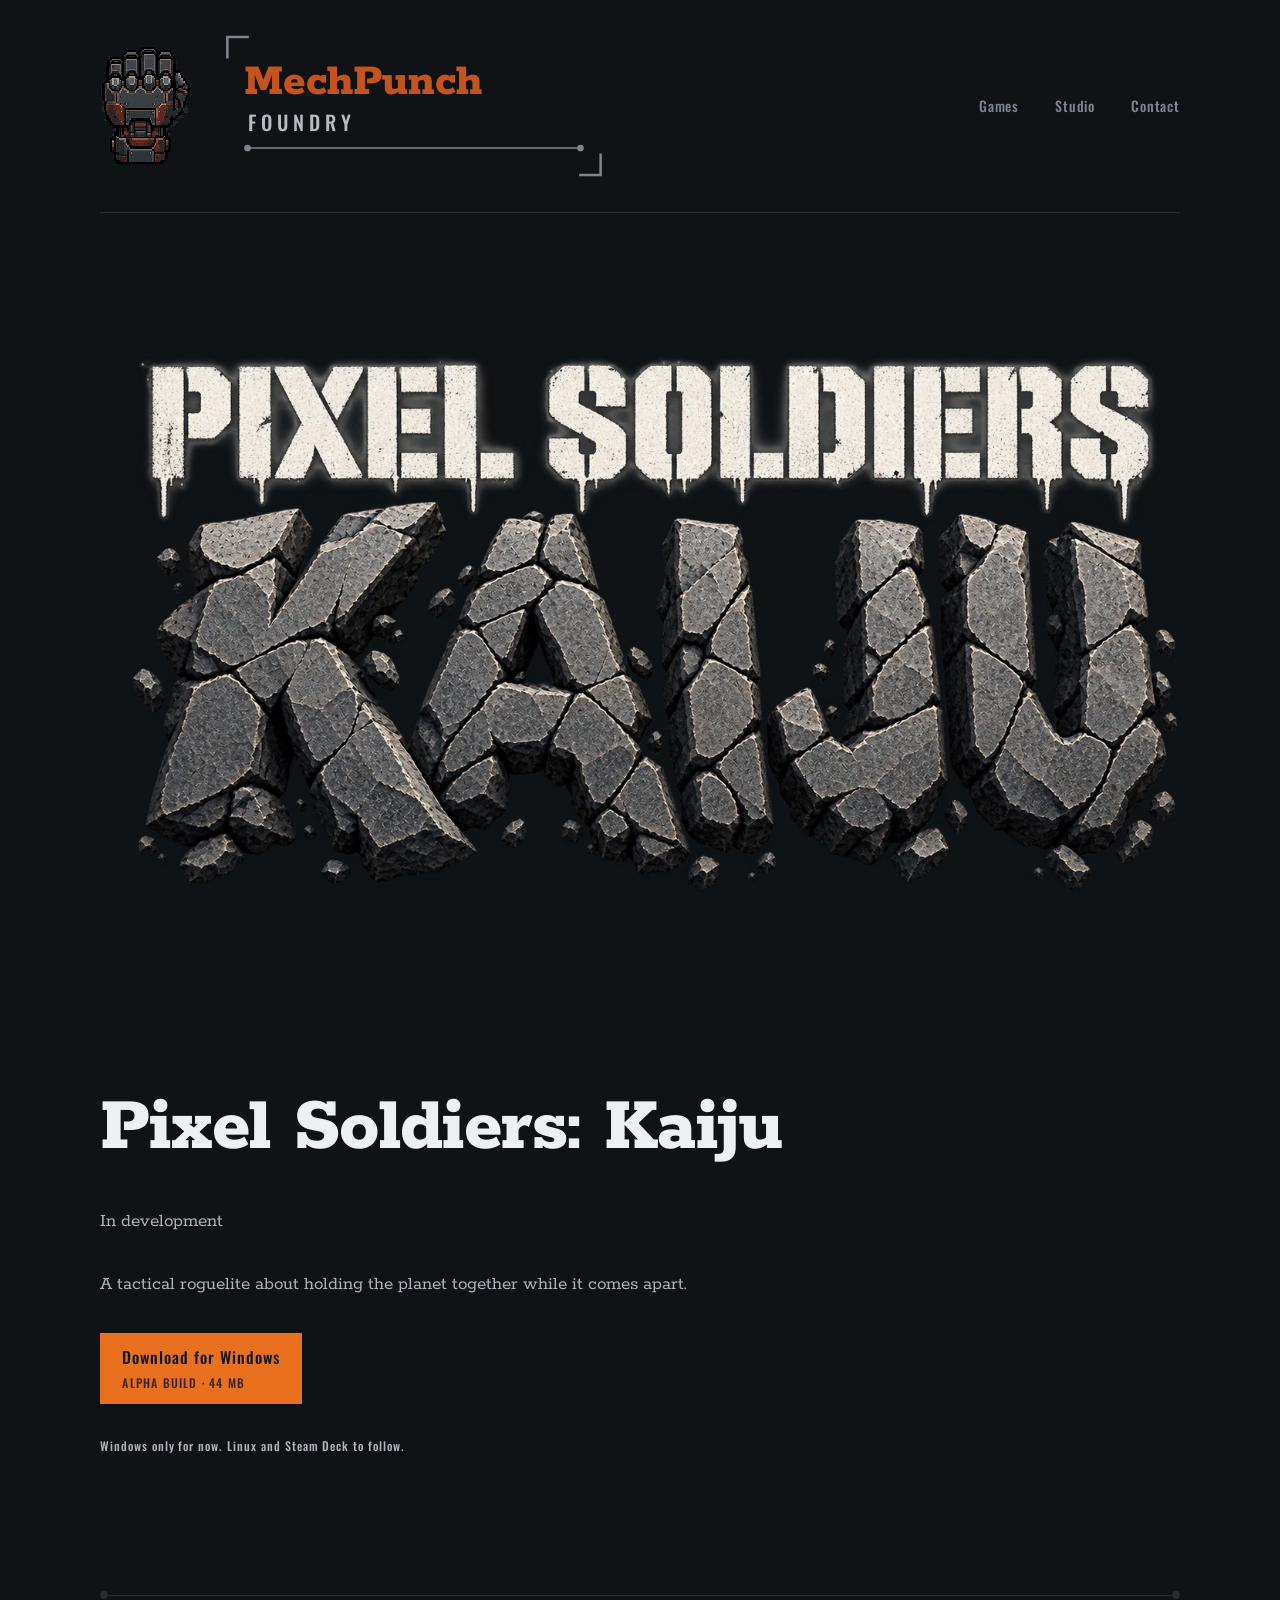
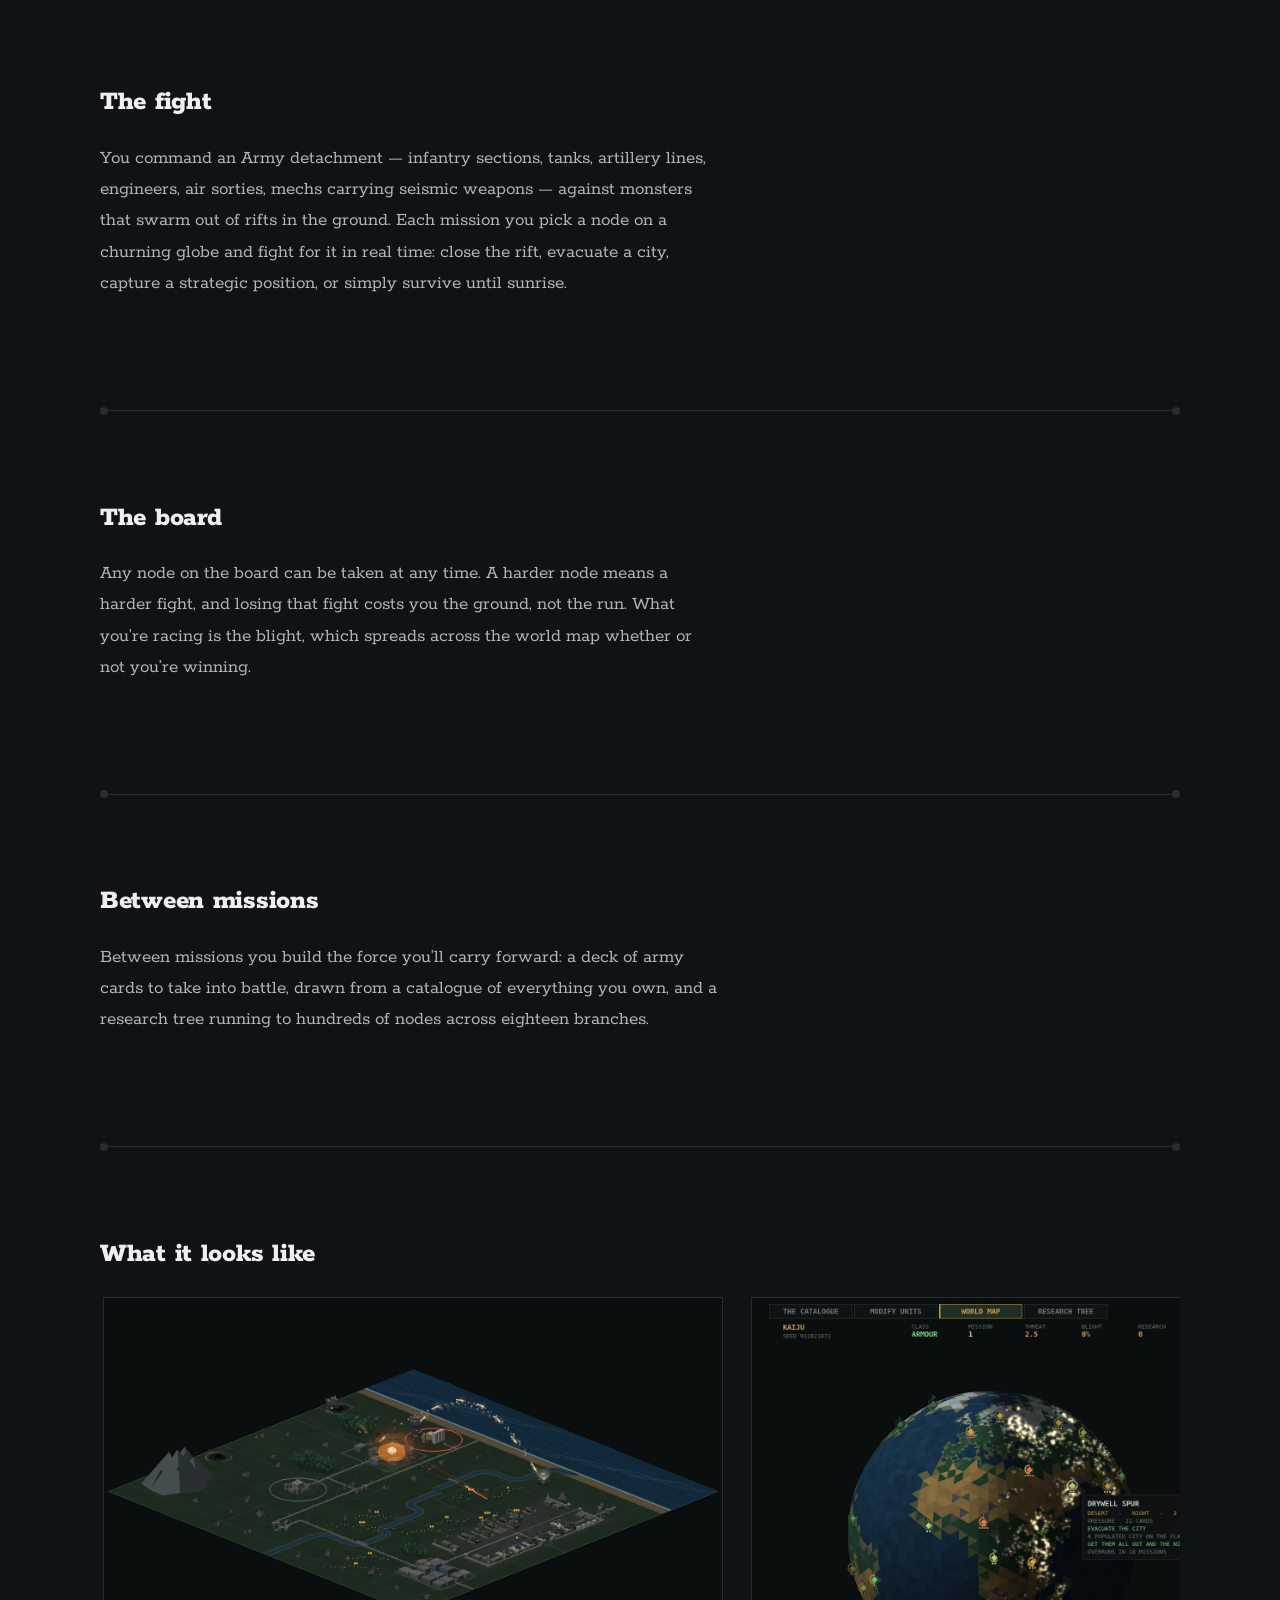
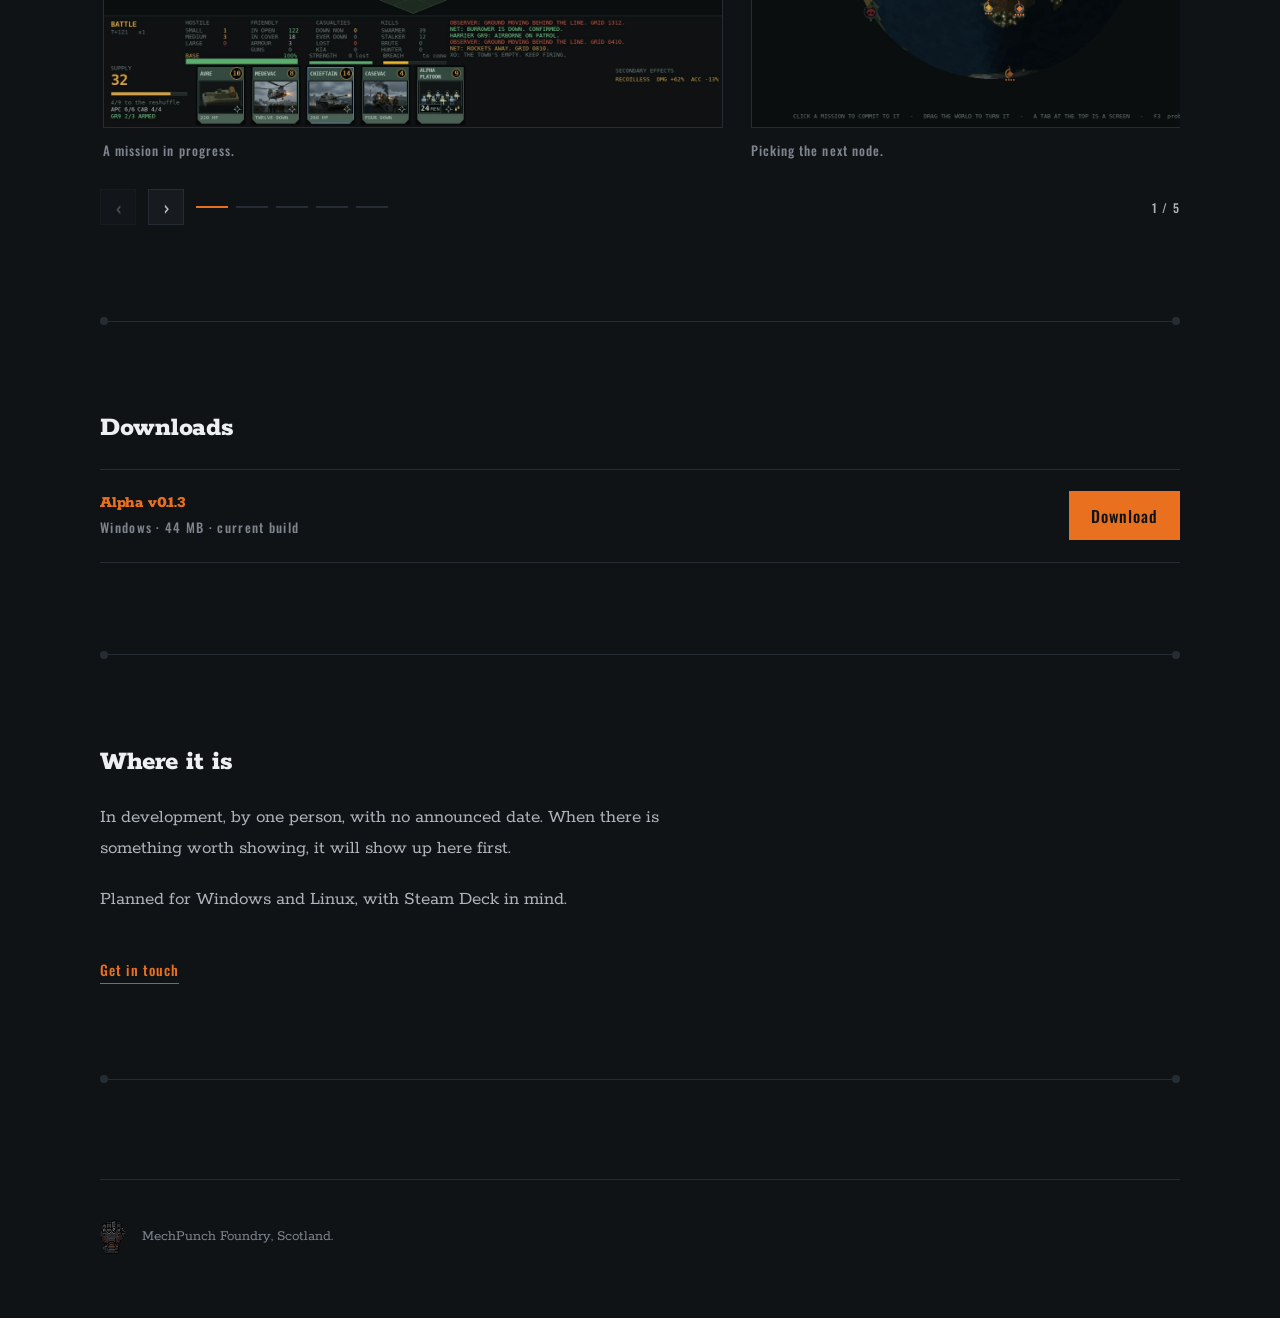
==== pixelsoldiers/index.html @ 96aae272 "Add screenshots, a filmstrip gallery, and the alpha download Five in-game screenshots, cropped free " ====
<!doctype html>
<html lang="en-GB">
<head>
<meta charset="utf-8">
<meta name="viewport" content="width=device-width, initial-scale=1">
<title>Pixel Soldiers: Kaiju — MechPunch Foundry</title>
<meta name="description" content="A tactical roguelite about holding the planet together while it comes apart. Command an Army detachment against monsters swarming out of rifts in the ground. In development at MechPunch Foundry.">
<meta name="theme-color" content="#101316">

<!-- Deliberately kept out of search results so the homepage stays the way in.
     Crawling is allowed (robots.txt does not block this path) because a
     disallowed page can never be read, and this tag would never be seen. -->
<meta name="robots" content="noindex, follow">

<meta property="og:type" content="website">
<meta property="og:site_name" content="MechPunch Foundry">
<meta property="og:title" content="Pixel Soldiers: Kaiju">
<meta property="og:description" content="A tactical roguelite about holding the planet together while it comes apart.">
<meta property="og:url" content="https://www.mechpunch.com/pixelsoldiers/">
<meta property="og:image" content="https://www.mechpunch.com/assets/og-pixelsoldiers.jpg">
<meta property="og:image:width" content="1200">
<meta property="og:image:height" content="630">
<meta property="og:image:alt" content="A Pixel Soldiers: Kaiju mission in progress: a rift burning in the middle of an isometric map, with units holding the ground around it.">
<meta name="twitter:card" content="summary_large_image">
<link rel="canonical" href="https://www.mechpunch.com/pixelsoldiers/">

<link rel="preload" href="../assets/fonts/rokkitt-var.woff2" as="font" type="font/woff2" crossorigin>
<link rel="preload" href="../assets/fonts/oswald-500.woff2" as="font" type="font/woff2" crossorigin>
<link rel="stylesheet" href="../assets/fonts.css">
<link rel="icon" href="../assets/favicon.ico" sizes="any">
<link rel="icon" href="../assets/fist-128.png" type="image/png">
<link rel="apple-touch-icon" href="../assets/apple-touch-icon.png">
<link rel="stylesheet" href="../assets/site.css">
</head>

<body>

<main id="site" class="on">
  <div class="wrap">

    <header class="masthead">
      <a class="mark" href="/" aria-label="MechPunch Foundry — home"></a>
      <div class="lockup">
        <svg viewBox="36 34 452 176" xmlns="http://www.w3.org/2000/svg" role="img" aria-label="MechPunch Foundry">
          <path d="M40 64 L40 40 L64 40" fill="none" stroke="#7E858F" stroke-width="3" stroke-linecap="square"/>
          <path d="M484 180 L484 204 L460 204" fill="none" stroke="#7E858F" stroke-width="3" stroke-linecap="square"/>
          <text x="60" y="108" font-family="'Rokkitt', serif" font-weight="800" font-size="56" fill="#C4531D">MechPunch</text>
          <text x="64" y="152" font-family="'Oswald', sans-serif" font-weight="500" font-size="24" letter-spacing="6" fill="#B7BBC2">FOUNDRY</text>
          <line x1="64" y1="172" x2="460" y2="172" stroke="#7E858F" stroke-width="2"/>
          <circle cx="64" cy="172" r="4" fill="#7E858F"/>
          <circle cx="460" cy="172" r="4" fill="#7E858F"/>
        </svg>
      </div>
      <nav class="nav" aria-label="Primary">
        <a href="/#games">Games</a>
        <a href="/#studio">Studio</a>
        <a href="/#contact">Contact</a>
      </nav>
    </header>

    <figure class="hero">
      <img src="../assets/pixel-soldiers-kaiju.webp"
           srcset="../assets/pixel-soldiers-kaiju-700.webp 700w, ../assets/pixel-soldiers-kaiju.webp 1400w"
           sizes="(max-width: 1080px) 100vw, 1080px"
           width="1400" height="943"
           alt="Pixel Soldiers: Kaiju — the title in stencilled type above letters carved from cracked stone.">
    </figure>

    <section class="lede">
      <h1>Pixel Soldiers: Kaiju</h1>
      <p class="meta">In development</p>
      <p>A tactical roguelite about holding the planet together while it comes apart.</p>

      <div class="dl-block">
        <a class="dl" href="https://github.com/mechpunchfoundry/PixelSoldiers-Release/releases/latest/download/PixelSoldiersKaiju.exe">
          <span class="dl-label">Download for Windows</span>
          <span class="dl-meta">ALPHA BUILD &middot; 44&nbsp;MB</span>
        </a>
        <p class="dl-note">Windows only for now. Linux and Steam Deck to follow.</p>
      </div>
    </section>

    <div class="rivet" aria-hidden="true"><span></span></div>

    <section class="section">
      <h2>The fight</h2>
      <p>You command an Army detachment &mdash; infantry sections, tanks, artillery lines, engineers, air sorties, mechs carrying seismic weapons &mdash; against monsters that swarm out of rifts in the ground. Each mission you pick a node on a churning globe and fight for it in real time: close the rift, evacuate a city, capture a strategic position, or simply survive until sunrise.</p>
    </section>

    <div class="rivet" aria-hidden="true"><span></span></div>

    <section class="section">
      <h2>The board</h2>
      <p>Any node on the board can be taken at any time. A harder node means a harder fight, and losing that fight costs you the ground, not the run. What you&rsquo;re racing is the blight, which spreads across the world map whether or not you&rsquo;re winning.</p>
    </section>

    <div class="rivet" aria-hidden="true"><span></span></div>

    <section class="section">
      <h2>Between missions</h2>
      <p>Between missions you build the force you&rsquo;ll carry forward: a deck of army cards to take into battle, drawn from a catalogue of everything you own, and a research tree running to hundreds of nodes across eighteen branches.</p>
    </section>

    <div class="rivet" aria-hidden="true"><span></span></div>

    <section class="section">
      <h2>What it looks like</h2>
      <div class="shots" role="group" aria-roledescription="carousel" aria-label="Screenshots">
        <ul class="shots-track" id="shots-track" tabindex="0" role="list"
            aria-label="Screenshots — scroll sideways">
          <li>
          <figure>
            <img src="../assets/shot-action.webp"
                 srcset="../assets/shot-action-720.webp 720w, ../assets/shot-action.webp 1440w"
                 sizes="(max-width: 1080px) 100vw, 1080px"
                 width="1440" height="1000" loading="lazy" decoding="async"
                 alt="A mission in progress: an isometric map with a rift burning in the centre, units spread across fields and a town, and the battle readout along the bottom.">
            <figcaption>A mission in progress.</figcaption>
          </figure>
          </li>
          <li>
          <figure>
            <img src="../assets/shot-world.webp"
                 srcset="../assets/shot-world-720.webp 720w, ../assets/shot-world.webp 1440w"
                 sizes="(max-width: 1080px) 100vw, 1080px"
                 width="1440" height="1000" loading="lazy" decoding="async"
                 alt="The world map: a globe covered in mission nodes, with one selected showing its terrain, difficulty and objective, and the current deck listed alongside.">
            <figcaption>Picking the next node.</figcaption>
          </figure>
          </li>
          <li>
          <figure>
            <img src="../assets/shot-packopening.webp"
                 srcset="../assets/shot-packopening-720.webp 720w, ../assets/shot-packopening.webp 1440w"
                 sizes="(max-width: 1080px) 100vw, 1080px"
                 width="1440" height="1000" loading="lazy" decoding="async"
                 alt="A pack of army cards opened over the catalogue screen: a platoon, a section, a howitzer and an effect card laid out face up.">
            <figcaption>Opening a pack of army cards.</figcaption>
          </figure>
          </li>
          <li>
          <figure>
            <img src="../assets/shot-techtree.webp"
                 srcset="../assets/shot-techtree-720.webp 720w, ../assets/shot-techtree.webp 1440w"
                 sizes="(max-width: 1080px) 100vw, 1080px"
                 width="1440" height="1000" loading="lazy" decoding="async"
                 alt="The armour branch of the research tree, its ranks connected in columns, with one plate hovered to show what it does.">
            <figcaption>One branch of the research tree.</figcaption>
          </figure>
          </li>
          <li>
          <figure>
            <img src="../assets/shot-splash.webp"
                 srcset="../assets/shot-splash-720.webp 720w, ../assets/shot-splash.webp 1440w"
                 sizes="(max-width: 1080px) 100vw, 1080px"
                 width="1440" height="1000" loading="lazy" decoding="async"
                 alt="The title screen: the Pixel Soldiers: Kaiju logo over a ruined city, above the new game, continue and load options.">
            <figcaption>The title screen.</figcaption>
          </figure>
          </li>
        </ul>

        <!-- Unhidden by the script at the foot of the page. Without it the
             track still scrolls, so there is nothing here to leave broken. -->
        <div class="shots-bar" id="shots-bar" hidden>
          <button type="button" class="shots-nav" data-dir="-1" aria-label="Previous screenshot">&lsaquo;</button>
          <button type="button" class="shots-nav" data-dir="1" aria-label="Next screenshot">&rsaquo;</button>
          <ol class="shots-dots">
            <li><button type="button" data-go="1" aria-label="Screenshot 1: A mission in progress"></button></li>
            <li><button type="button" data-go="2" aria-label="Screenshot 2: Picking the next node"></button></li>
            <li><button type="button" data-go="3" aria-label="Screenshot 3: Opening a pack of army cards"></button></li>
            <li><button type="button" data-go="4" aria-label="Screenshot 4: One branch of the research tree"></button></li>
            <li><button type="button" data-go="5" aria-label="Screenshot 5: The title screen"></button></li>
          </ol>
          <p class="shots-count" aria-hidden="true"><span id="shots-at">1</span> / 5</p>
        </div>
      </div>
    </section>

    <div class="rivet" aria-hidden="true"><span></span></div>

    <section class="section" id="downloads">
      <h2>Downloads</h2>
      <ul class="builds">
        <!-- Newest first. Older and prototype builds are appended below as
             further <li class="build"> rows - same markup minus .build-now,
             which is what makes this one the loud one. Pin superseded builds
             to their own tag rather than /latest/, or they all point at the
             same file:
             .../releases/download/v0.1.2/PixelSoldiersKaiju.exe -->
        <li class="build build-now">
          <div class="build-id">
            <h3>Alpha v0.1.3</h3>
            <p class="meta">Windows &middot; 44&nbsp;MB &middot; current build</p>
          </div>
          <a class="dl" href="https://github.com/mechpunchfoundry/PixelSoldiers-Release/releases/latest/download/PixelSoldiersKaiju.exe">
            <span class="dl-label">Download</span>
          </a>
        </li>
      </ul>
    </section>

    <div class="rivet" aria-hidden="true"><span></span></div>

    <section class="section">
      <h2>Where it is</h2>
      <p>In development, by one person, with no announced date. When there is something worth showing, it will show up here first.</p>
      <p class="meta">Planned for Windows and Linux, with Steam Deck in mind.</p>
      <a class="go" href="/#contact">Get in touch</a>
    </section>

    <div class="rivet" aria-hidden="true"><span></span></div>

    <footer class="foot">
      <div class="mark" role="img" aria-label=""></div>
      <div>MechPunch Foundry, Scotland.</div>
    </footer>

  </div>
</main>

<!-- Filmstrip controls. A classic script, not a module, and inline: an
     external module gets an opaque origin over file:// and is blocked, the
     same trap the homepage sting avoids. Everything here is an enhancement
     over a track that already scrolls on its own. -->
<script>
(function () {
  var track = document.getElementById('shots-track');
  var bar   = document.getElementById('shots-bar');
  if (!track || !bar) return;

  var slides = Array.prototype.slice.call(track.children);
  var dots   = Array.prototype.slice.call(bar.querySelectorAll('[data-go]'));
  var navs   = Array.prototype.slice.call(bar.querySelectorAll('[data-dir]'));
  var at     = document.getElementById('shots-at');
  var i      = 0;

  bar.hidden = false;

  function show(n) {
    i = n;
    dots.forEach(function (d, k) { d.setAttribute('aria-current', k === n ? 'true' : 'false'); });
    if (at) at.textContent = n + 1;
    navs[0].disabled = n === 0;
    navs[1].disabled = n === slides.length - 1;
  }

  function go(n) {
    n = Math.max(0, Math.min(slides.length - 1, n));
    // scrollIntoView would drag the page vertically too; this only moves
    // the track, and inherits its smooth scroll-behavior.
    track.scrollTo({ left: slides[n].offsetLeft - slides[0].offsetLeft });
    show(n);
  }

  navs.forEach(function (b) {
    b.addEventListener('click', function () { go(i + Number(b.dataset.dir)); });
  });
  dots.forEach(function (b) {
    b.addEventListener('click', function () { go(Number(b.dataset.go) - 1); });
  });

  // Follow the track when it is scrolled by hand, rather than assuming the
  // buttons are the only thing that moves it. Nearest-left-edge rather than
  // an IntersectionObserver: with a slide this narrow the next one is always
  // most of the way into view, so "is it visible" picks the wrong slide.
  var tick = 0;
  track.addEventListener('scroll', function () {
    if (tick) return;
    tick = requestAnimationFrame(function () {
      tick = 0;
      var x = track.scrollLeft + slides[0].offsetLeft, best = 0, d = Infinity;
      slides.forEach(function (s, k) {
        var gap = Math.abs(s.offsetLeft - x);
        if (gap < d) { d = gap; best = k; }
      });
      show(best);
    });
  }, { passive: true });

  track.addEventListener('keydown', function (e) {
    if (e.key === 'ArrowRight') { e.preventDefault(); go(i + 1); }
    if (e.key === 'ArrowLeft')  { e.preventDefault(); go(i - 1); }
  });

  show(0);
}());
</script>

</body>
</html>
---- assets/fonts.css ----
/* ============================================================
   Self-hosted webfonts. Latin subset only — the site is English,
   and the cyrillic/vietnamese/latin-ext cuts Google serves are
   dead weight here.

   Rokkitt is a variable font: Google returns one identical file
   for every weight we ask for, so it ships once and covers the
   400/500/700/800 the stylesheet uses.

   Rokkitt and Oswald are both SIL Open Font License 1.1.
   ============================================================ */

@font-face{
  font-family:'Rokkitt';
  font-style:normal;
  font-weight:100 900;
  font-display:swap;
  src:url(fonts/rokkitt-var.woff2) format('woff2');
  unicode-range:U+0000-00FF, U+0131, U+0152-0153, U+02BB-02BC, U+02C6, U+02DA, U+02DC, U+0304, U+0308, U+0329, U+2000-206F, U+20AC, U+2122, U+2191, U+2193, U+2212, U+2215, U+FEFF, U+FFFD;
}

@font-face{
  font-family:'Oswald';
  font-style:normal;
  font-weight:500;
  font-display:swap;
  src:url(fonts/oswald-500.woff2) format('woff2');
  unicode-range:U+0000-00FF, U+0131, U+0152-0153, U+02BB-02BC, U+02C6, U+02DA, U+02DC, U+0304, U+0308, U+0329, U+2000-206F, U+20AC, U+2122, U+2191, U+2193, U+2212, U+2215, U+FEFF, U+FFFD;
}
---- assets/site.css ----
/* ============================================================
   TOKENS
   Palette is brand-derived: rust and gunmetal are locked from the
   wordmark; the darks are cool graphite rather than a tinted black,
   so the ground reads as unlit metal rather than as "dark mode".
   ============================================================ */
:root{
  --rust:        #C4531D;
  --rust-lit:    #E9701F;
  --forge:       #FFB25C;
  --hot:         #FFF3E2;
  --gunmetal:    #B7BBC2;
  --gunmetal-dim:#7E858F;
  --graphite:    #101316;
  --iron:        #171B20;
  --edge:        #262C34;

  --measure: 62ch;
  --gutter: clamp(1.25rem, 4vw, 3rem);
  --rule: 1px solid var(--edge);
}

*,*::before,*::after{ box-sizing:border-box; }

html{ -webkit-text-size-adjust:100%; }

body{
  margin:0;
  background:var(--graphite);
  color:#D7DBE0;
  font-family:'Rokkitt', Georgia, serif;
  font-weight:400;
  font-size:clamp(1.0625rem, 0.98rem + 0.4vw, 1.1875rem);
  line-height:1.65;
  -webkit-font-smoothing:antialiased;
}

a{ color:var(--gunmetal); text-underline-offset:0.22em; text-decoration-thickness:1px; }
a:hover{ color:var(--rust-lit); }
a:focus-visible, button:focus-visible{
  outline:2px solid var(--rust-lit);
  outline-offset:3px;
}

h1,h2,h3{ font-weight:800; line-height:1.12; letter-spacing:-0.01em; margin:0; color:#EDEFF2; }

/* ============================================================
   STING LAYER
   ============================================================ */
#sting{
  position:fixed; inset:0; z-index:100;
  background:
    radial-gradient(120% 90% at 50% 78%, #1a1f25 0%, #0d1013 58%, #08090b 100%);
  display:block;
}
#sting[hidden]{ display:none; }

#forge{
  position:absolute; inset:0;
  width:100%; height:100%;
  display:block;
  will-change:transform, filter;
}

#flash{
  position:absolute; inset:0;
  background:#fff;
  opacity:0;
  pointer-events:none;
  mix-blend-mode:screen;
}

#wordmark-layer{
  position:absolute;
  left:50%; top:50%;
  transform:translate(-50%, -50%) translateY(calc(-1 * clamp(150px, 27vh, 250px)));
  width:min(460px, 58vw);
  opacity:0;
  pointer-events:none;
}
#wordmark-layer svg{ display:block; width:100%; height:auto; }

#prompt{
  position:absolute;
  left:50%; bottom:clamp(48px, 11vh, 108px);
  transform:translateX(-50%);
  opacity:0;
  border:0; background:none; padding:0.6em 1.2em;
  color:var(--gunmetal);
  font-family:'Oswald', system-ui, sans-serif;
  font-weight:500;
  font-size:0.8125rem;
  letter-spacing:0.22em;
  cursor:pointer;
}

/* ============================================================
   SITE
   ============================================================ */
#site{
  opacity:0;
  transition:opacity .8s ease;
}
#site.on{ opacity:1; }

.wrap{
  width:min(1080px, 100% - (var(--gutter) * 2));
  margin-inline:auto;
}

/* --- masthead --- */
.masthead{
  display:flex; align-items:center; gap:clamp(1rem,3vw,2rem);
  padding-block:clamp(1.25rem, 3vw, 2rem);
  border-bottom:var(--rule);
}
.mark{
  width:clamp(64px, 8vw, 92px); aspect-ratio:431/560; height:auto;
  background:url('fist-128.png') center/contain no-repeat;
  flex:none;
  image-rendering:pixelated;
}
.masthead .lockup{ width:min(380px, 44vw); }
.masthead .lockup svg{ display:block; width:100%; height:auto; }

.nav{
  margin-left:auto;
  display:flex; gap:clamp(1rem, 3vw, 2.25rem);
  font-family:'Oswald', system-ui, sans-serif;
  font-size:0.875rem;
  letter-spacing:0.06em;
}
.nav a{ text-decoration:none; color:var(--gunmetal-dim); }
.nav a:hover{ color:var(--rust-lit); }

/* --- lede --- */
.lede{
  padding-block:clamp(3.5rem, 11vw, 7rem) clamp(2.5rem, 8vw, 5rem);
}
.lede h1{
  font-size:clamp(2.6rem, 1.5rem + 5.5vw, 5rem);
  text-wrap:balance;
  max-width:18ch;
}
.lede p{
  max-width:var(--measure);
  margin:clamp(1.25rem, 3vw, 2rem) 0 0;
  color:#AEB4BC;
}

/* --- rivet rule: the wordmark's own device, reused as a section boundary --- */
.rivet{
  display:flex; align-items:center; gap:0;
  margin-block:clamp(2rem, 6vw, 3.5rem);
}
.rivet::before, .rivet::after{
  content:''; width:8px; height:8px; border-radius:50%;
  background:var(--edge); flex:none;
}
.rivet span{ flex:1; height:1px; background:var(--edge); }

/* --- sections --- */
.section{ padding-block:clamp(1rem, 3vw, 2rem); }
.section h2{
  font-size:clamp(1.35rem, 1.1rem + 0.9vw, 1.75rem);
  margin-bottom:clamp(1rem, 2.5vw, 1.5rem);
}
.section p{ max-width:var(--measure); color:#AEB4BC; }
.section p + p{ margin-top:1em; }

/* --- game plate: corner brackets, lifted from the wordmark --- */
.plate{
  position:relative;
  padding:clamp(1.5rem, 4vw, 2.5rem);
  background:var(--iron);
  max-width:44rem;
}
.plate::before, .plate::after{
  content:''; position:absolute;
  width:22px; height:22px;
  border:2px solid var(--gunmetal-dim);
}
.plate::before{ left:10px; top:10px; border-right:0; border-bottom:0; }
.plate::after{ right:10px; bottom:10px; border-left:0; border-top:0; }

.plate h3{
  font-size:clamp(1.25rem, 1.05rem + 0.7vw, 1.5rem);
  color:var(--rust-lit);
}
.plate .meta{
  font-family:'Oswald', system-ui, sans-serif;
  font-size:0.8125rem;
  letter-spacing:0.1em;
  color:var(--gunmetal-dim);
  margin:0.5rem 0 1rem;
}
.plate p{ margin:0; }

/* The games plate carries a screenshot alongside the copy on anything wide
   enough for two columns. Padding is floored at 2rem so the corner bracket,
   which sits 10-32px in, never lands on the image when the two stack. */
.plate-game{
  max-width:60rem;
  padding:clamp(2rem, 4vw, 2.5rem);
  display:grid;
  gap:clamp(1.5rem, 3vw, 2rem);
  align-items:center;
}
.plate-body p{ max-width:var(--measure); }
.plate-shot{ display:block; line-height:0; }
.plate-shot img{
  display:block; width:100%; height:auto;
  border:var(--rule);
  background:var(--graphite);
  transition:border-color .2s ease;
}
.plate-shot:hover img{ border-color:var(--gunmetal-dim); }

@media (min-width: 46rem){
  .plate-game{ grid-template-columns:minmax(0, 1fr) minmax(0, 22rem); }
}
.go{
  display:inline-block;
  margin-top:1.5rem;
  font-family:'Oswald', system-ui, sans-serif;
  font-size:0.875rem;
  letter-spacing:0.08em;
  color:var(--rust-lit);
  text-decoration:none;
  border-bottom:1px solid var(--rust);
  padding-bottom:2px;
}
.go:hover{ color:var(--forge); border-color:var(--forge); }

/* --- download button --------------------------------------------------
   Solid --rust-lit with --graphite type. The obvious choice, --hot on
   --rust, measures 4.17:1 and misses the 4.5:1 AA floor for text this
   size; this pairing is 6.04:1, and 10.45:1 on the --forge hover.
   ------------------------------------------------------------------- */
.dl{
  display:inline-flex;
  flex-direction:column;
  gap:0.15rem;
  padding:0.7rem 1.4rem;
  background:var(--rust-lit);
  color:var(--graphite);
  text-decoration:none;
  font-family:'Oswald', system-ui, sans-serif;
  transition:background .15s ease, transform .15s ease;
}
.dl:hover{ background:var(--forge); color:var(--graphite); }
.dl:active{ transform:translateY(1px); }
.dl .dl-label{
  font-size:1rem;
  letter-spacing:0.06em;
}
.dl .dl-meta{
  font-size:0.75rem;
  letter-spacing:0.1em;
  /* Same ink, stepped back: a lighter tone here would drop under AA. */
  opacity:0.8;
}

/* Sits under the lede on the game page and inside the plate on the
   homepage, so it carries its own top margin rather than relying on
   whatever it happens to follow. */
.dl-block{ margin-top:clamp(1.5rem, 3vw, 2rem); }
.dl-note{
  font-family:'Oswald', system-ui, sans-serif;
  font-size:0.75rem;
  letter-spacing:0.08em;
  color:var(--gunmetal-dim);
  margin:0.75rem 0 0;
}

/* --- builds list ------------------------------------------------------
   One row per build. Older and prototype builds get appended here as
   further <li class="build">; the markup is the same minus .build-now.
   ------------------------------------------------------------------- */
.builds{ list-style:none; margin:0; padding:0; }
.build{
  display:flex; flex-wrap:wrap; align-items:center;
  gap:1rem 1.5rem;
  padding:clamp(1rem, 2.5vw, 1.35rem) 0;
  border-top:var(--rule);
}
.build:last-child{ border-bottom:var(--rule); }
.build-id{ flex:1 1 16rem; }
.build-id h3{
  font-size:1.0625rem;
  margin:0;
  color:var(--gunmetal);
}
.build-now .build-id h3{ color:var(--rust-lit); }
.build-id .meta{
  font-family:'Oswald', system-ui, sans-serif;
  font-size:0.8125rem;
  letter-spacing:0.1em;
  color:var(--gunmetal-dim);
  margin:0.35rem 0 0;
}
.build .dl{ margin-left:auto; }
/* Superseded builds are still downloadable, just not the shout. */
.build:not(.build-now) .dl{
  background:transparent;
  color:var(--rust-lit);
  border:1px solid var(--rust);
  padding:0.55rem 1.1rem;
}
.build:not(.build-now) .dl:hover{
  background:transparent;
  color:var(--forge);
  border-color:var(--forge);
}

/* --- contact --- */
.contact ul{ list-style:none; margin:0; padding:0; }
.contact li{ margin-bottom:0.5rem; }
.contact .label{
  font-family:'Oswald', system-ui, sans-serif;
  font-size:0.8125rem;
  letter-spacing:0.1em;
  color:var(--gunmetal-dim);
  display:inline-block;
  min-width:7.5rem;
}

/* --- footer --- */
.foot{
  border-top:var(--rule);
  margin-top:clamp(3rem, 9vw, 6rem);
  padding-block:clamp(1.5rem, 4vw, 2.5rem) clamp(2.5rem, 6vw, 4rem);
  display:flex; align-items:center; gap:1rem;
  color:var(--gunmetal-dim);
  font-size:0.9375rem;
}
.foot .mark{ width:26px; height:34px; aspect-ratio:auto; opacity:0.55; }

/* --- hero image (game pages) --- */
.hero{
  /* The title art is transparent PNG-style WebP: let the page ground show
     through it rather than boxing it on a plate. */
  margin:clamp(1rem, 3vw, 2rem) 0 0;
  line-height:0;
}
.hero img{
  display:block; width:100%; height:auto;
}

/* --- screenshot filmstrip (game pages) -------------------------------
   A scroll-snapping horizontal track. It scrolls natively with a trackpad,
   a touch drag or the keyboard, so it works with no JS at all; the arrows
   and dots are added by the small inline script at the foot of the page
   and stay hidden until it runs, rather than sitting there dead.

   Slides are deliberately narrower than the text column. Full-width
   screenshots swamped the copy, and at this size the next one peeks in
   at the right edge, which is what tells you the strip scrolls.

   Shipped at the game's native 1440x1000 with an exact half-scale
   alternate; no image-rendering override, because the browser scales them
   to a non-integer width and `pixelated` would alias the UI text.
   ------------------------------------------------------------------ */
.shots{ --slide: min(78vw, 620px); }

.shots-track{
  list-style:none; margin:0; padding:0;
  display:flex;
  gap:clamp(1rem, 2.5vw, 1.75rem);
  overflow-x:auto;
  scroll-snap-type:x mandatory;
  scroll-behavior:smooth;
  /* Room for the focus ring, which would otherwise be clipped by the
     scroll container on the snapped slide. */
  padding:3px 3px 0.5rem;
  scroll-padding-inline:3px;
  overscroll-behavior-x:contain;
  scrollbar-width:thin;
  scrollbar-color:var(--edge) transparent;
}
.shots-track::-webkit-scrollbar{ height:6px; }
.shots-track::-webkit-scrollbar-thumb{ background:var(--edge); }
.shots-track:focus-visible{ outline:2px solid var(--rust-lit); outline-offset:4px; }

.shots-track > li{
  flex:0 0 var(--slide);
  scroll-snap-align:start;
}
.shots figure{ margin:0; }
.shots img{
  display:block; width:100%; height:auto;
  border:var(--rule);
  background:var(--iron);
}
.shots figcaption{
  font-family:'Oswald', system-ui, sans-serif;
  font-size:0.8125rem;
  letter-spacing:0.08em;
  color:var(--gunmetal-dim);
  margin-top:0.75rem;
}

/* Slides settle as they reach the middle of the track and fall back as they
   leave it. Scroll-driven, so it tracks a drag exactly and costs no script.
   Browsers without view timelines simply get flat, fully-lit slides. */
@supports (animation-timeline: view()){
  @media (prefers-reduced-motion: no-preference){
    @keyframes shot-settle{
      entry 0%, exit 100% { opacity:.45; transform:scale(.94); }
      entry 100%, exit 0% { opacity:1;   transform:scale(1); }
    }
    .shots-track > li{
      animation:shot-settle linear both;
      animation-timeline:view(inline);
      animation-range:entry 0% exit 100%;
    }
  }
}

/* --- filmstrip controls --- */
.shots-bar{
  display:flex; align-items:center; gap:0.75rem;
  margin-top:1rem;
}
.shots-nav{
  flex:none;
  width:2.25rem; height:2.25rem;
  display:grid; place-items:center;
  background:var(--iron);
  border:var(--rule);
  color:var(--gunmetal);
  font-family:'Oswald', system-ui, sans-serif;
  font-size:1.125rem; line-height:1;
  cursor:pointer;
  transition:color .15s ease, border-color .15s ease;
}
.shots-nav:hover:not(:disabled){ color:var(--rust-lit); border-color:var(--rust); }
.shots-nav:disabled{ opacity:.35; cursor:default; }

.shots-dots{
  list-style:none; margin:0; padding:0;
  display:flex; gap:0.5rem; align-items:center;
}
.shots-dots button{
  display:block;
  width:2rem; height:2px;
  padding:0; border:0;
  background:var(--edge);
  cursor:pointer;
  transition:background .2s ease;
}
.shots-dots button:hover{ background:var(--gunmetal-dim); }
.shots-dots button[aria-current="true"]{ background:var(--rust-lit); }
/* The bar is a shortcut for the scrolling the track already does, so keep
   it out of the tab order's way but leave it reachable and labelled. */
.shots-count{
  margin-left:auto;
  font-family:'Oswald', system-ui, sans-serif;
  font-size:0.75rem; letter-spacing:0.1em;
  color:var(--gunmetal-dim);
}

/* --- narrow screens ---------------------------------------------------
   The masthead has no room for mark + lockup + nav on a phone, and
   squeezing the lockup makes the wordmark illegible. Let the nav drop
   to its own row instead so the lockup keeps a readable size.
   ---------------------------------------------------------------- */
@media (max-width: 34rem){
  .masthead{ flex-wrap:wrap; row-gap:0.9rem; }
  .masthead .lockup{ width:min(300px, 62vw); }
  .nav{
    margin-left:0; width:100%;
    justify-content:flex-start;
    gap:1.5rem;
    padding-top:0.25rem;
    border-top:var(--rule);
  }
}

@media (prefers-reduced-motion: reduce){
  *{ animation-duration:0.001ms !important; transition-duration:0.001ms !important; }
}
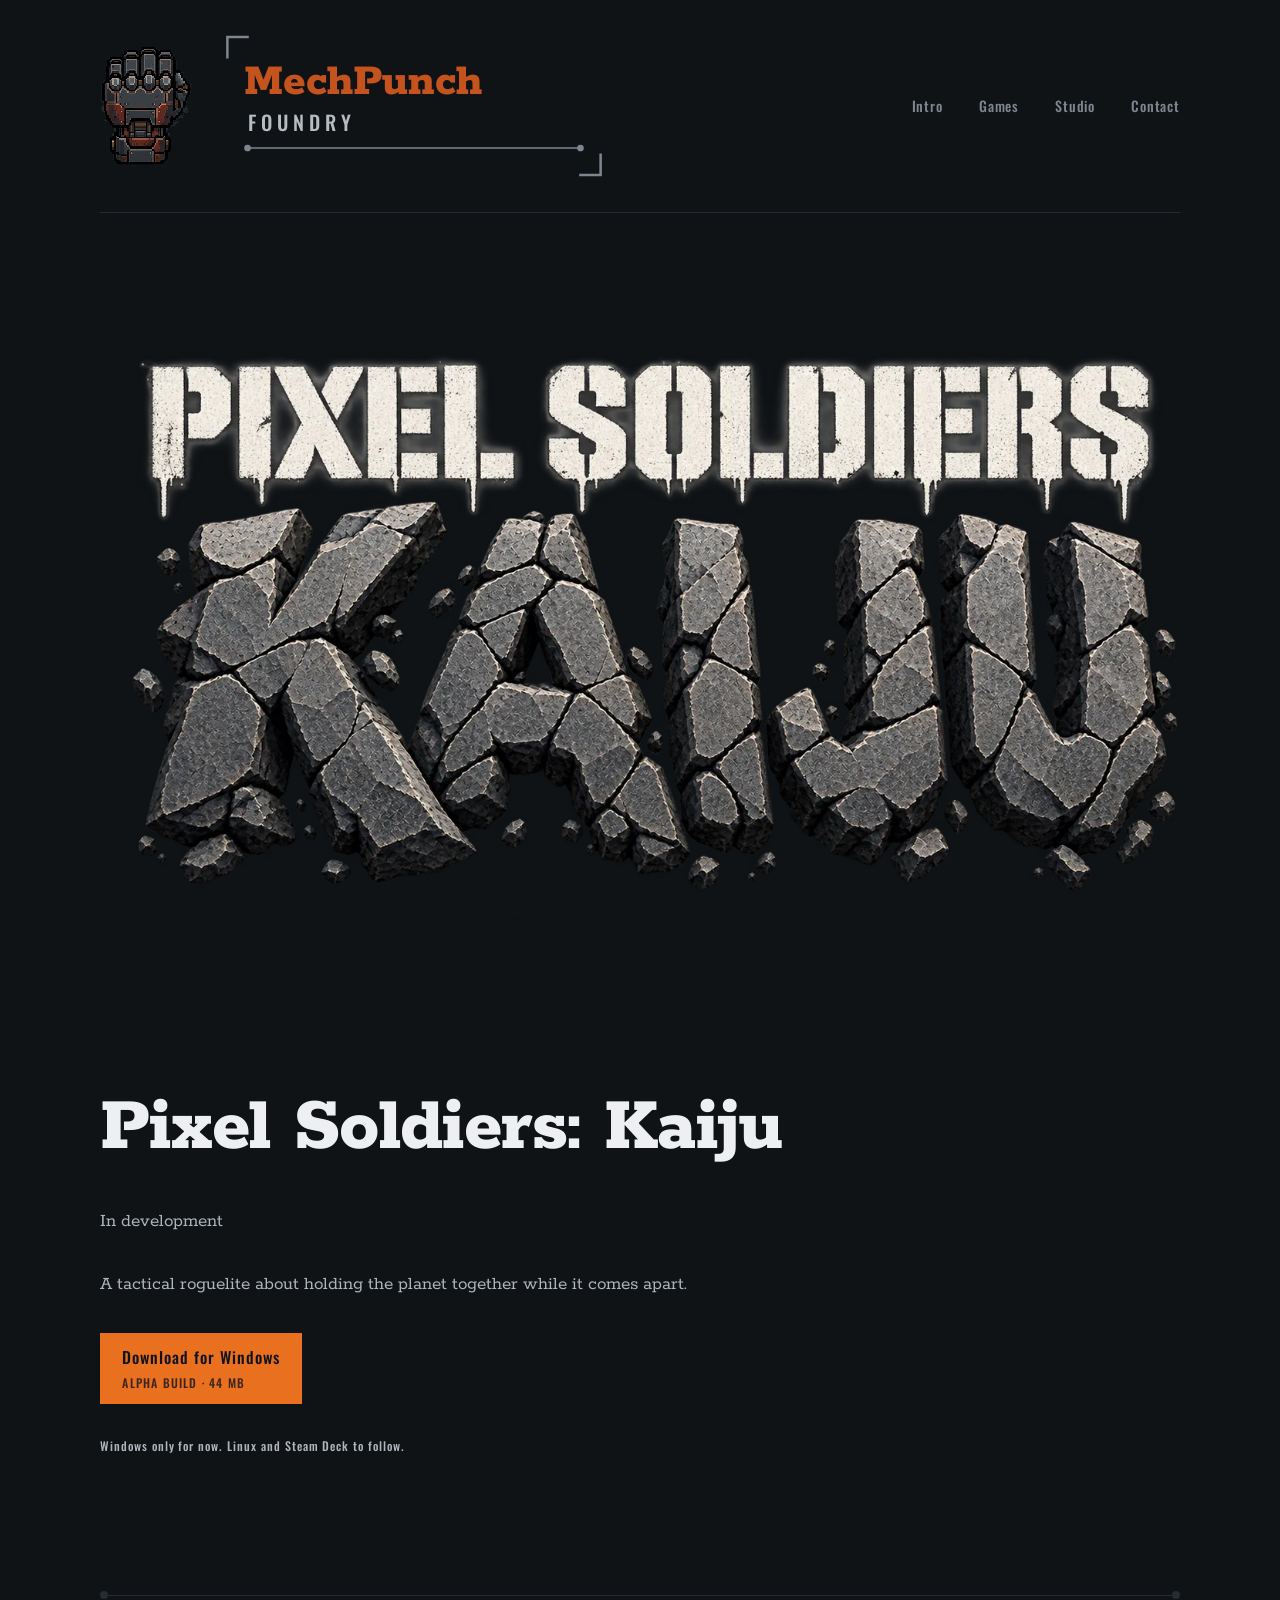
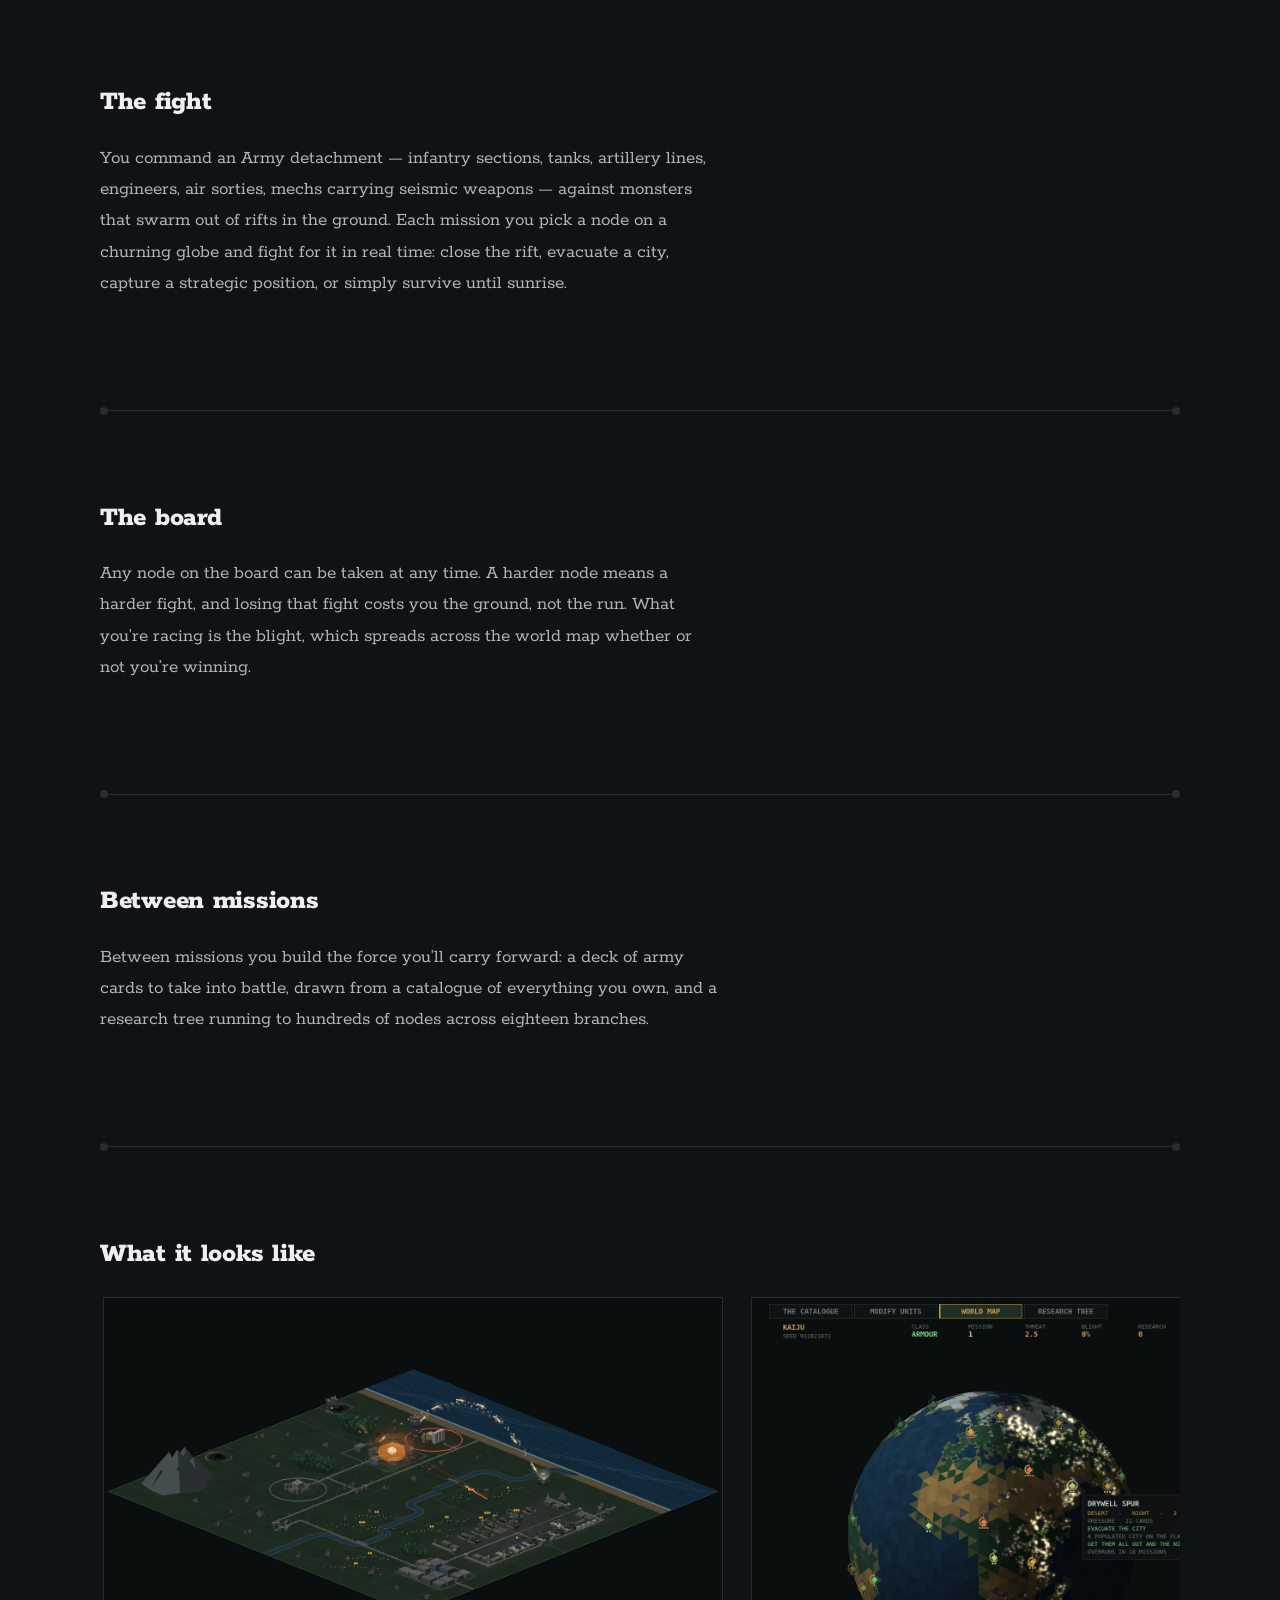
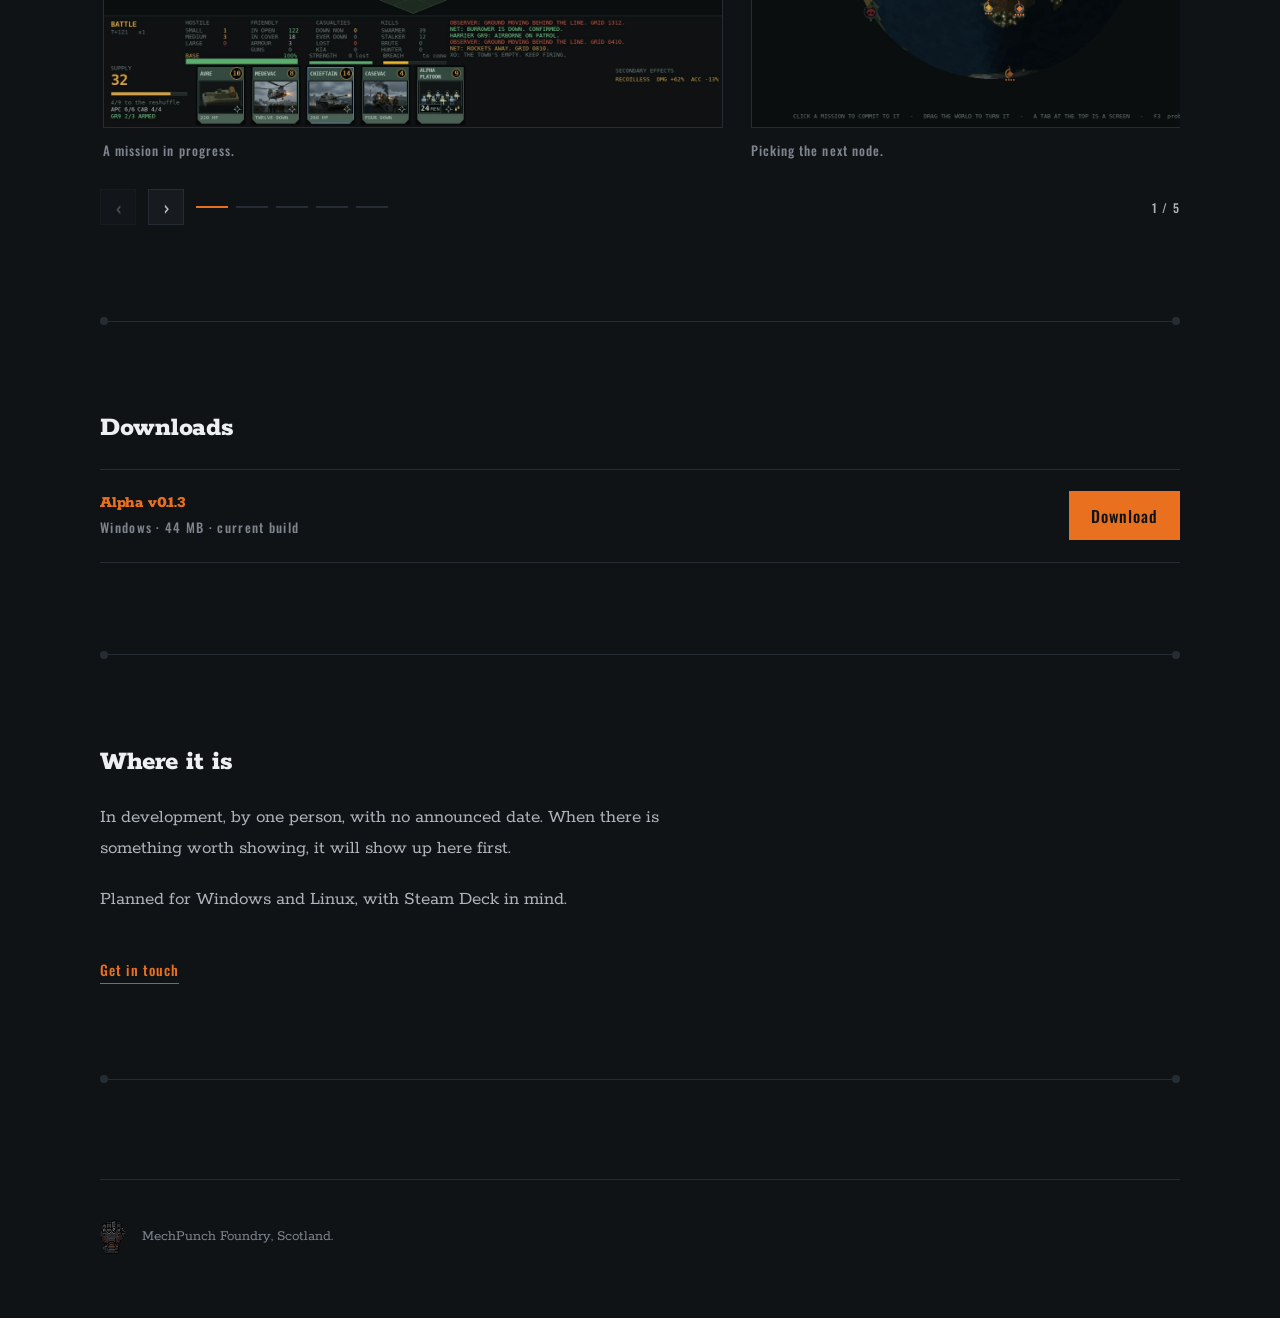
==== commit 85113a3d: "Add an Intro item to the nav to replay the opening sting The sting plays once per tab session, which" ====
--- a/pixelsoldiers/index.html
+++ b/pixelsoldiers/index.html
@@ -52,6 +52,7 @@
         </svg>
       </div>
       <nav class="nav" aria-label="Primary">
+        <a href="/?intro">Intro</a>
         <a href="/#games">Games</a>
         <a href="/#studio">Studio</a>
         <a href="/#contact">Contact</a>
--- a/assets/site.css
+++ b/assets/site.css
@@ -336,6 +336,7 @@
 }
 .foot .mark{ width:26px; height:34px; aspect-ratio:auto; opacity:0.55; }
 
+
 /* --- hero image (game pages) --- */
 .hero{
   /* The title art is transparent PNG-style WebP: let the page ground show
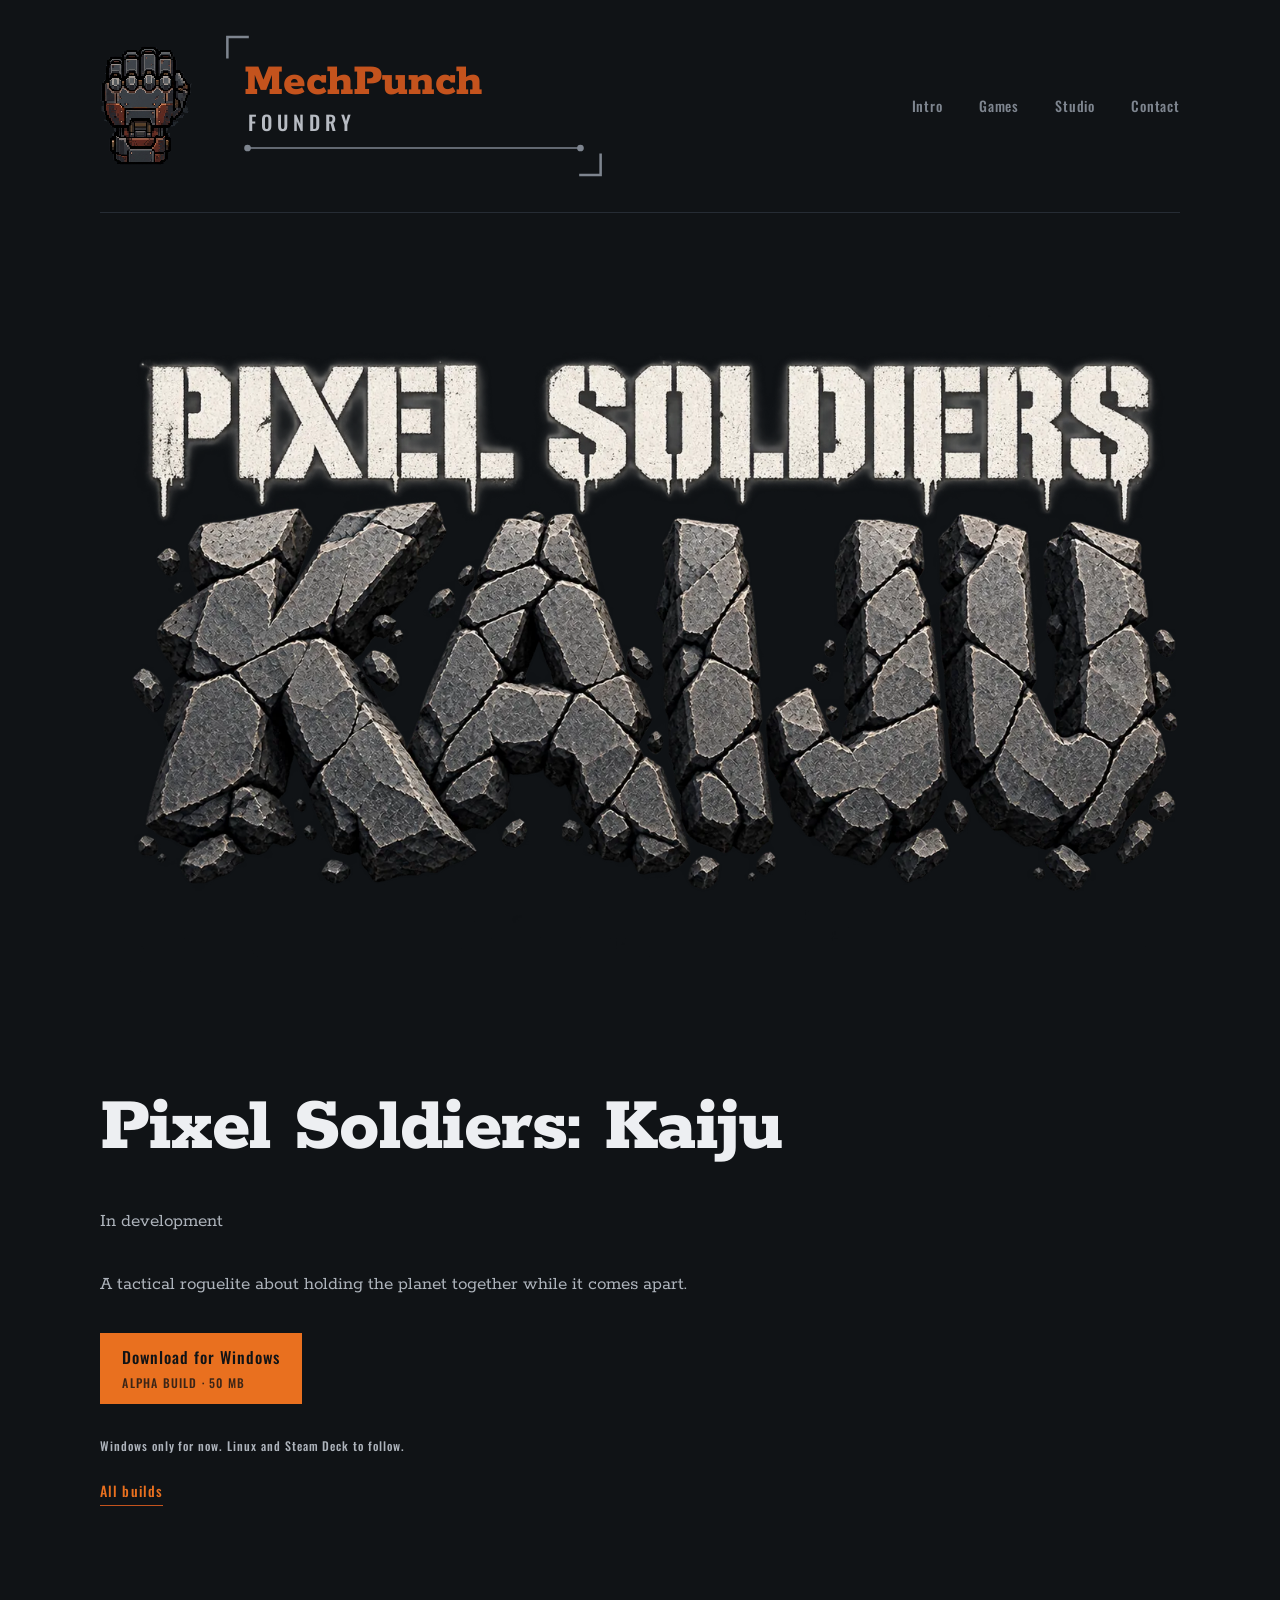
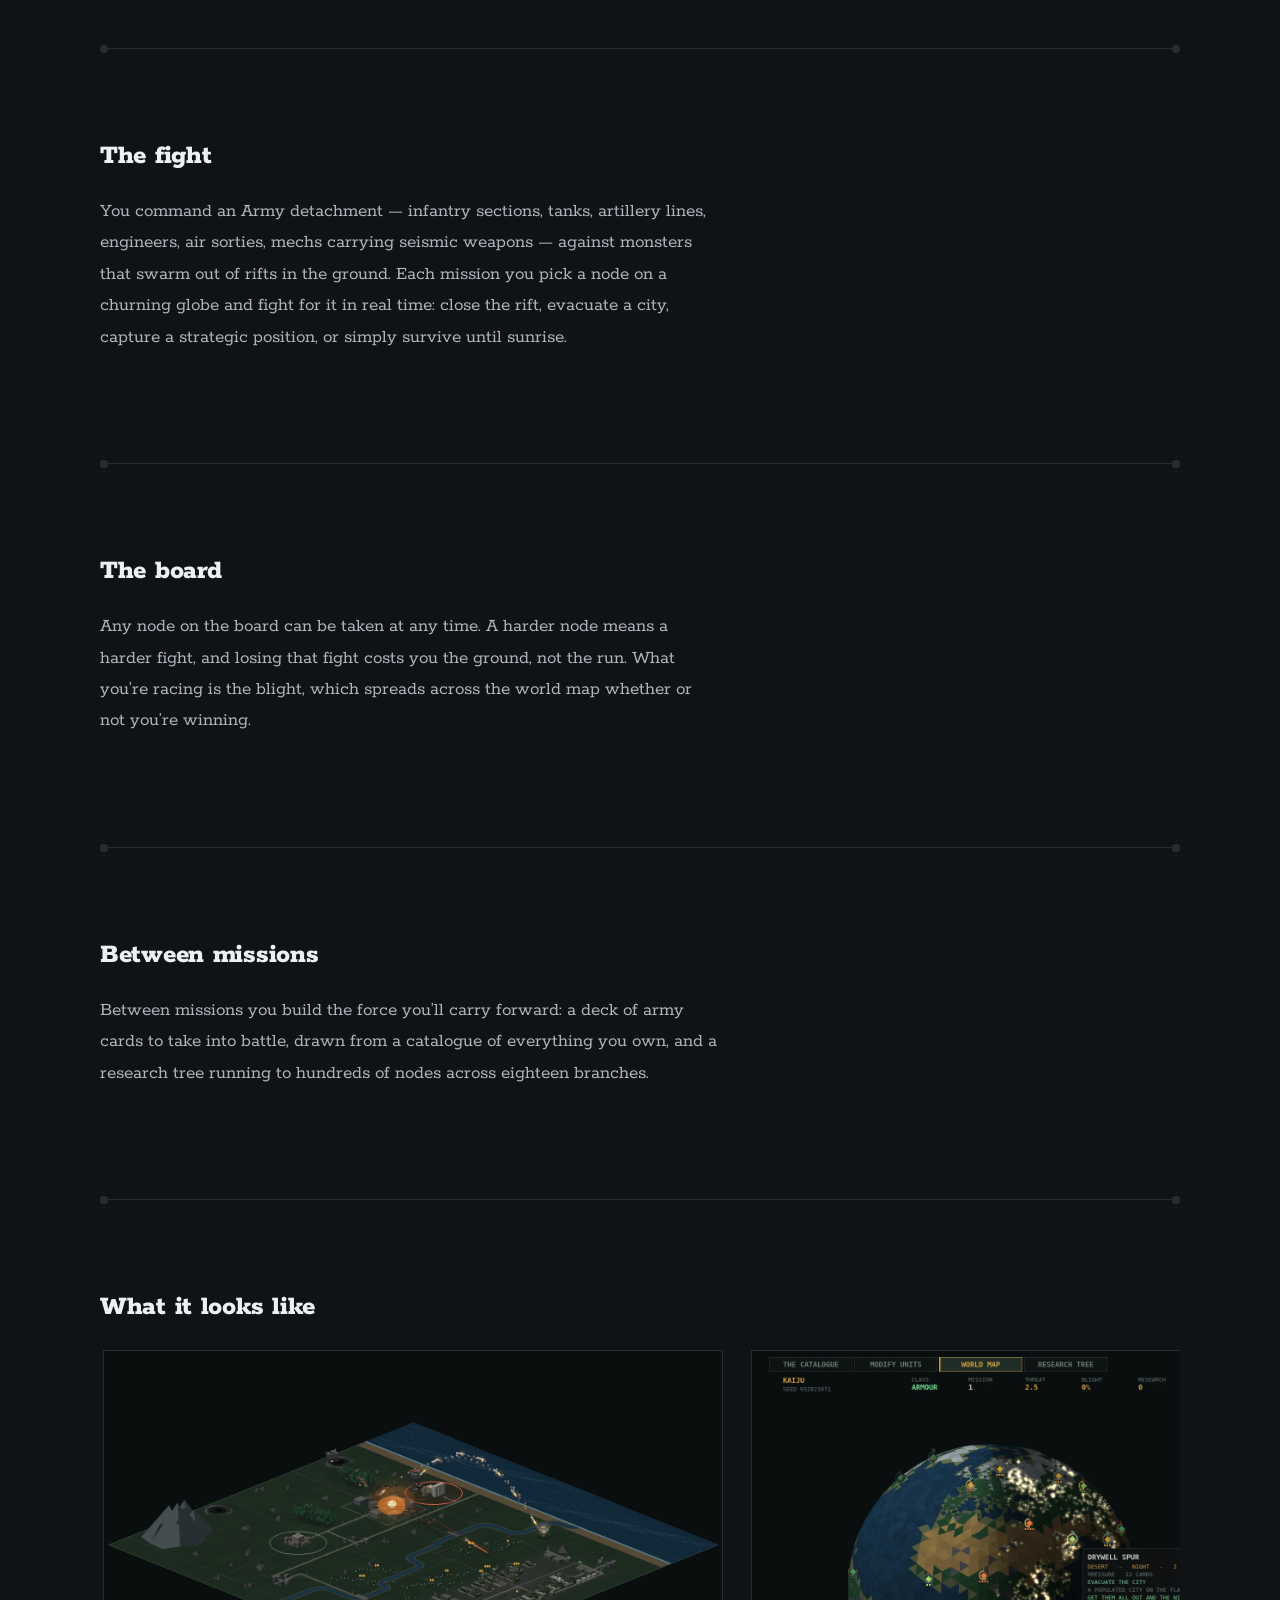
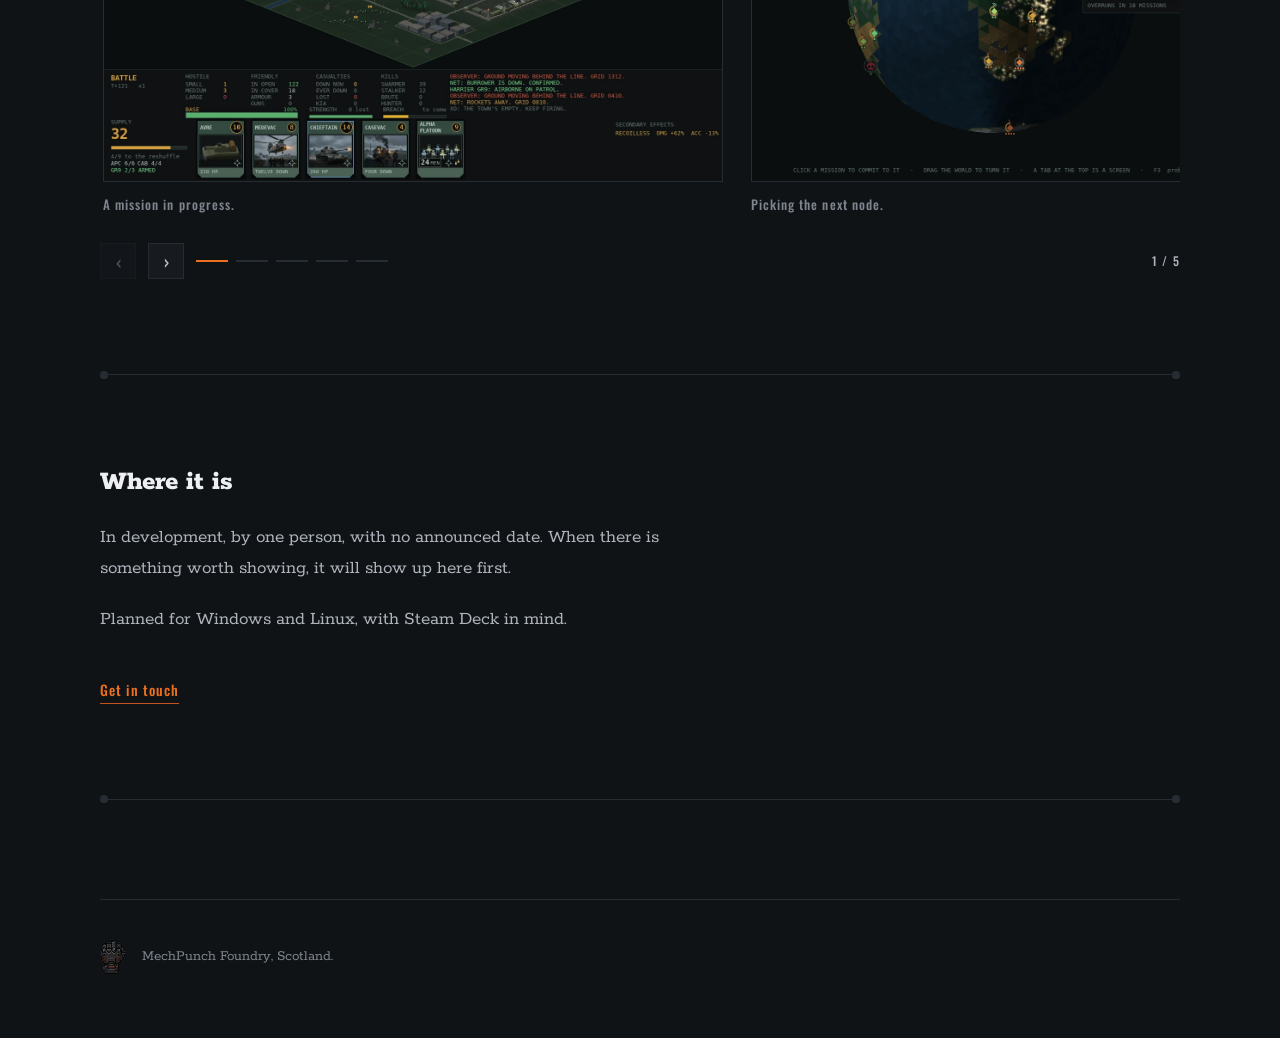
==== commit 497de8ed: "Add a downloads page listing every build, for v0.1.4 /pixelsoldiers/downloads/ lists each build newe" ====
--- a/pixelsoldiers/index.html
+++ b/pixelsoldiers/index.html
@@ -75,9 +75,10 @@
       <div class="dl-block">
         <a class="dl" href="https://github.com/mechpunchfoundry/PixelSoldiers-Release/releases/latest/download/PixelSoldiersKaiju.exe">
           <span class="dl-label">Download for Windows</span>
-          <span class="dl-meta">ALPHA BUILD &middot; 44&nbsp;MB</span>
+          <span class="dl-meta">ALPHA BUILD &middot; 50&nbsp;MB</span>
         </a>
         <p class="dl-note">Windows only for now. Linux and Steam Deck to follow.</p>
+        <a class="go" href="/pixelsoldiers/downloads/">All builds</a>
       </div>
     </section>
 
@@ -176,29 +177,6 @@
           <p class="shots-count" aria-hidden="true"><span id="shots-at">1</span> / 5</p>
         </div>
       </div>
-    </section>
-
-    <div class="rivet" aria-hidden="true"><span></span></div>
-
-    <section class="section" id="downloads">
-      <h2>Downloads</h2>
-      <ul class="builds">
-        <!-- Newest first. Older and prototype builds are appended below as
-             further <li class="build"> rows - same markup minus .build-now,
-             which is what makes this one the loud one. Pin superseded builds
-             to their own tag rather than /latest/, or they all point at the
-             same file:
-             .../releases/download/v0.1.2/PixelSoldiersKaiju.exe -->
-        <li class="build build-now">
-          <div class="build-id">
-            <h3>Alpha v0.1.3</h3>
-            <p class="meta">Windows &middot; 44&nbsp;MB &middot; current build</p>
-          </div>
-          <a class="dl" href="https://github.com/mechpunchfoundry/PixelSoldiers-Release/releases/latest/download/PixelSoldiersKaiju.exe">
-            <span class="dl-label">Download</span>
-          </a>
-        </li>
-      </ul>
     </section>
 
     <div class="rivet" aria-hidden="true"><span></span></div>
--- a/assets/site.css
+++ b/assets/site.css
@@ -147,6 +147,10 @@
   margin:clamp(1.25rem, 3vw, 2rem) 0 0;
   color:#AEB4BC;
 }
+/* A listing page, not a pitch: the full lede padding pushes the list off
+   the first screen. */
+.lede-short{ padding-block:clamp(2.5rem, 7vw, 4.5rem) clamp(1rem, 3vw, 1.5rem); }
+.lede-short .dl-note{ margin-top:0.75rem; }
 
 /* --- rivet rule: the wordmark's own device, reused as a section boundary --- */
 .rivet{
@@ -286,17 +290,22 @@
 }
 .build:last-child{ border-bottom:var(--rule); }
 .build-id{ flex:1 1 16rem; }
-.build-id h3{
+.build-id h2, .build-id h3{
   font-size:1.0625rem;
   margin:0;
   color:var(--gunmetal);
 }
-.build-now .build-id h3{ color:var(--rust-lit); }
+.build-now .build-id h2, .build-now .build-id h3{ color:var(--rust-lit); }
 .build-id .meta{
   font-family:'Oswald', system-ui, sans-serif;
   font-size:0.8125rem;
   letter-spacing:0.1em;
   color:var(--gunmetal-dim);
+  margin:0.35rem 0 0;
+}
+/* What changed in the build: one plain line under the meta. Optional. */
+.build-id .build-notes{
+  color:#AEB4BC;
   margin:0.35rem 0 0;
 }
 .build .dl{ margin-left:auto; }
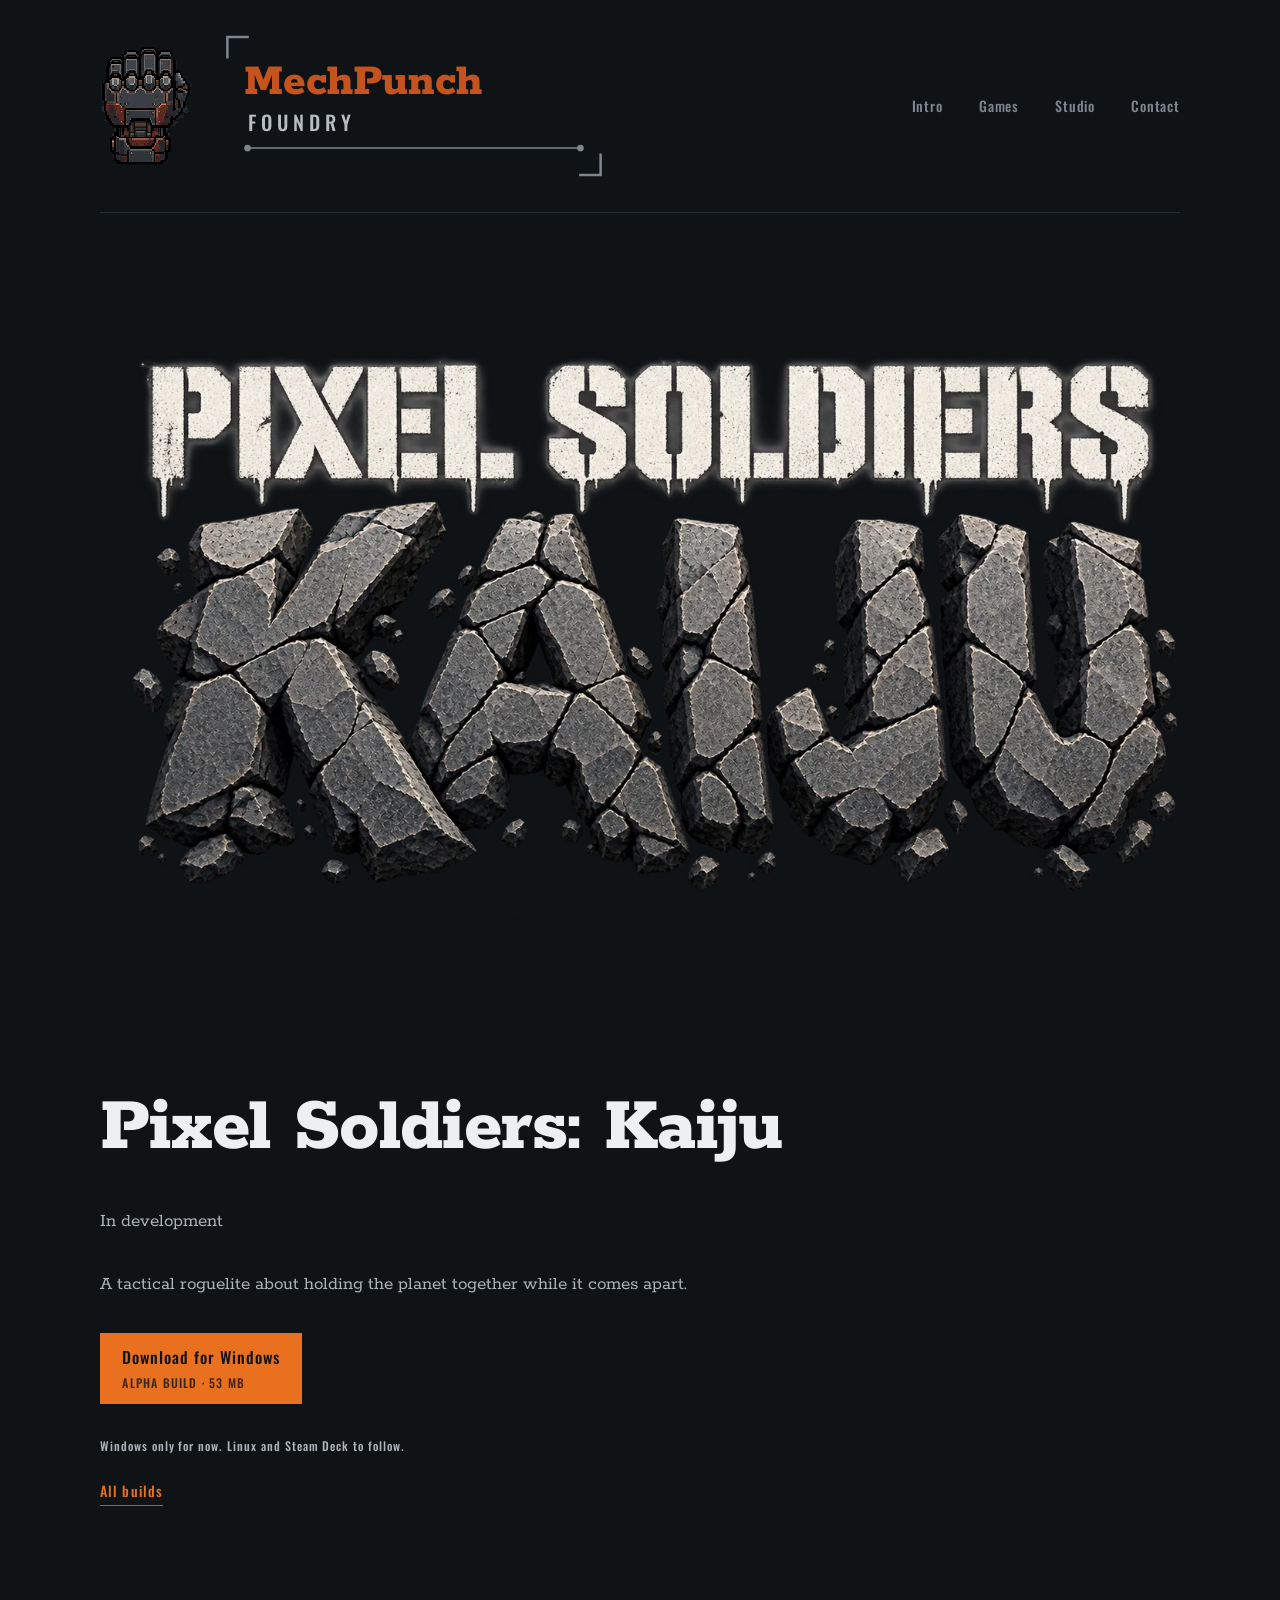
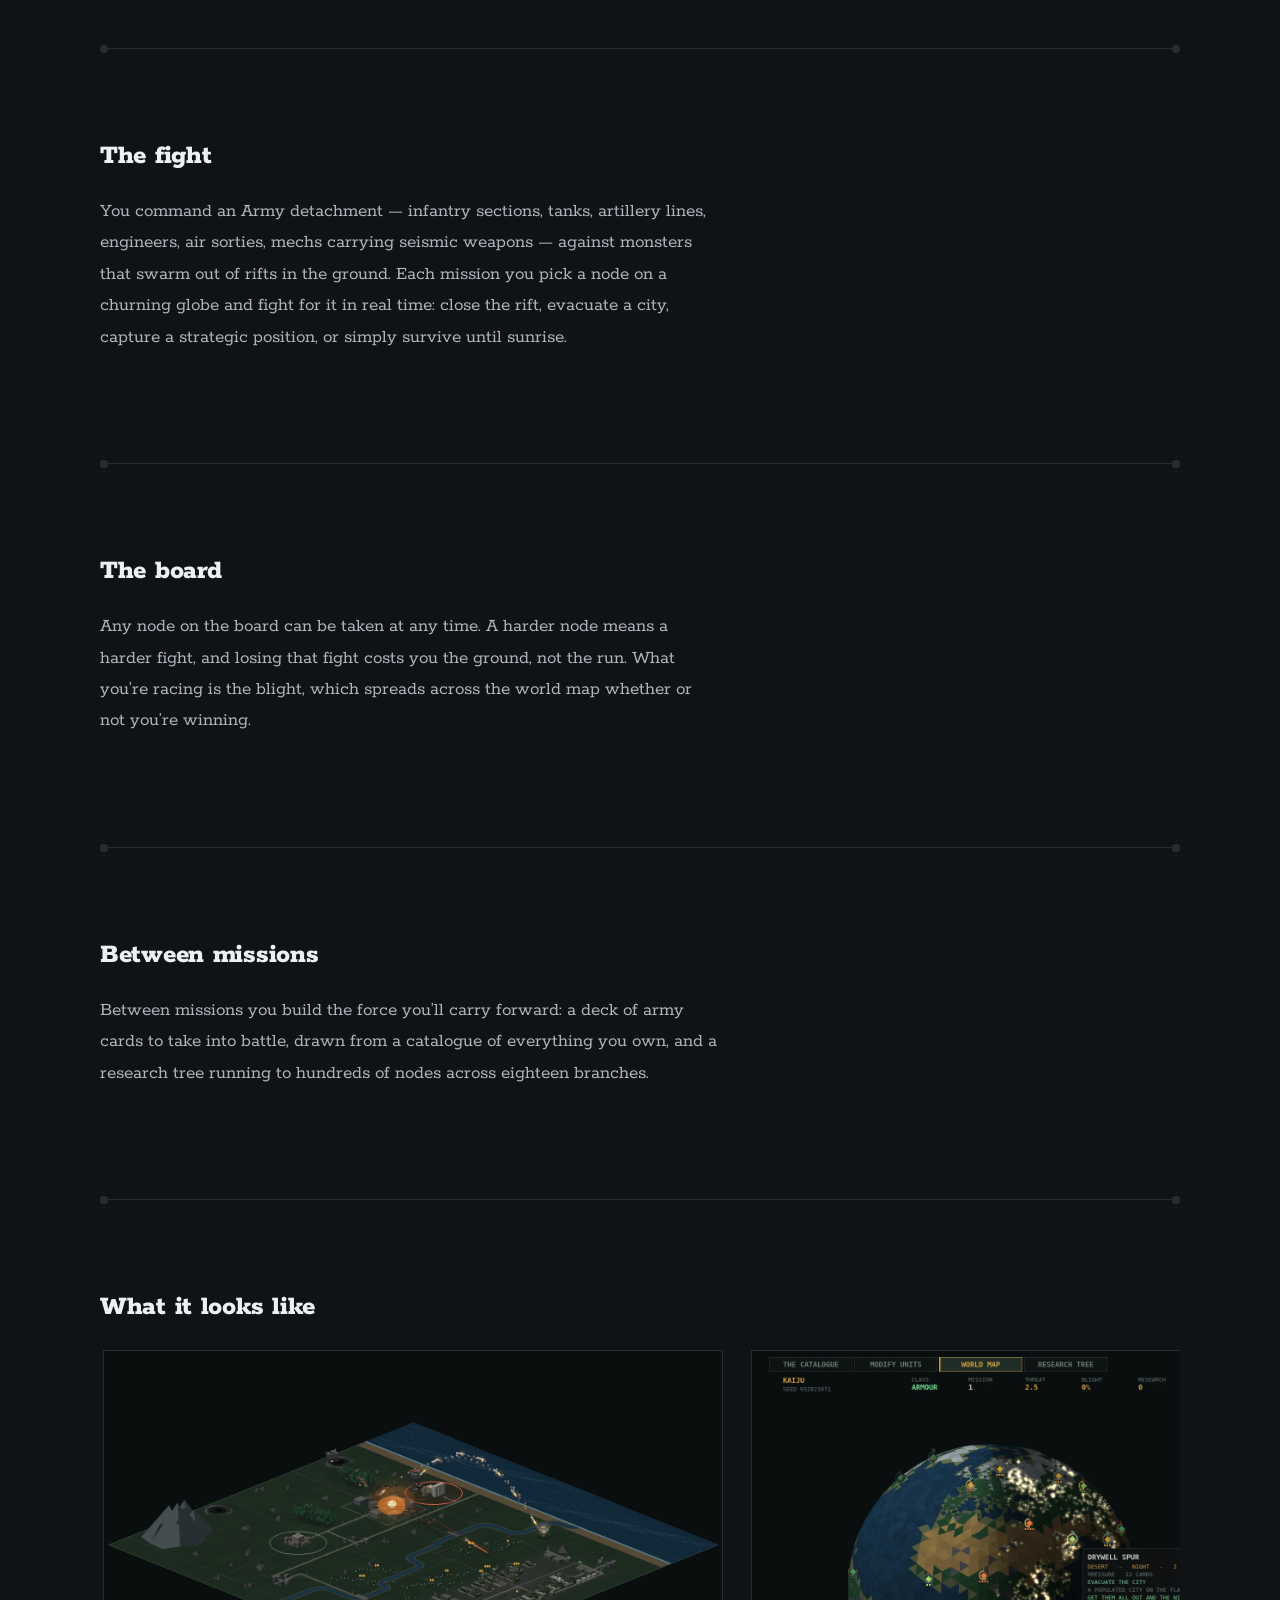
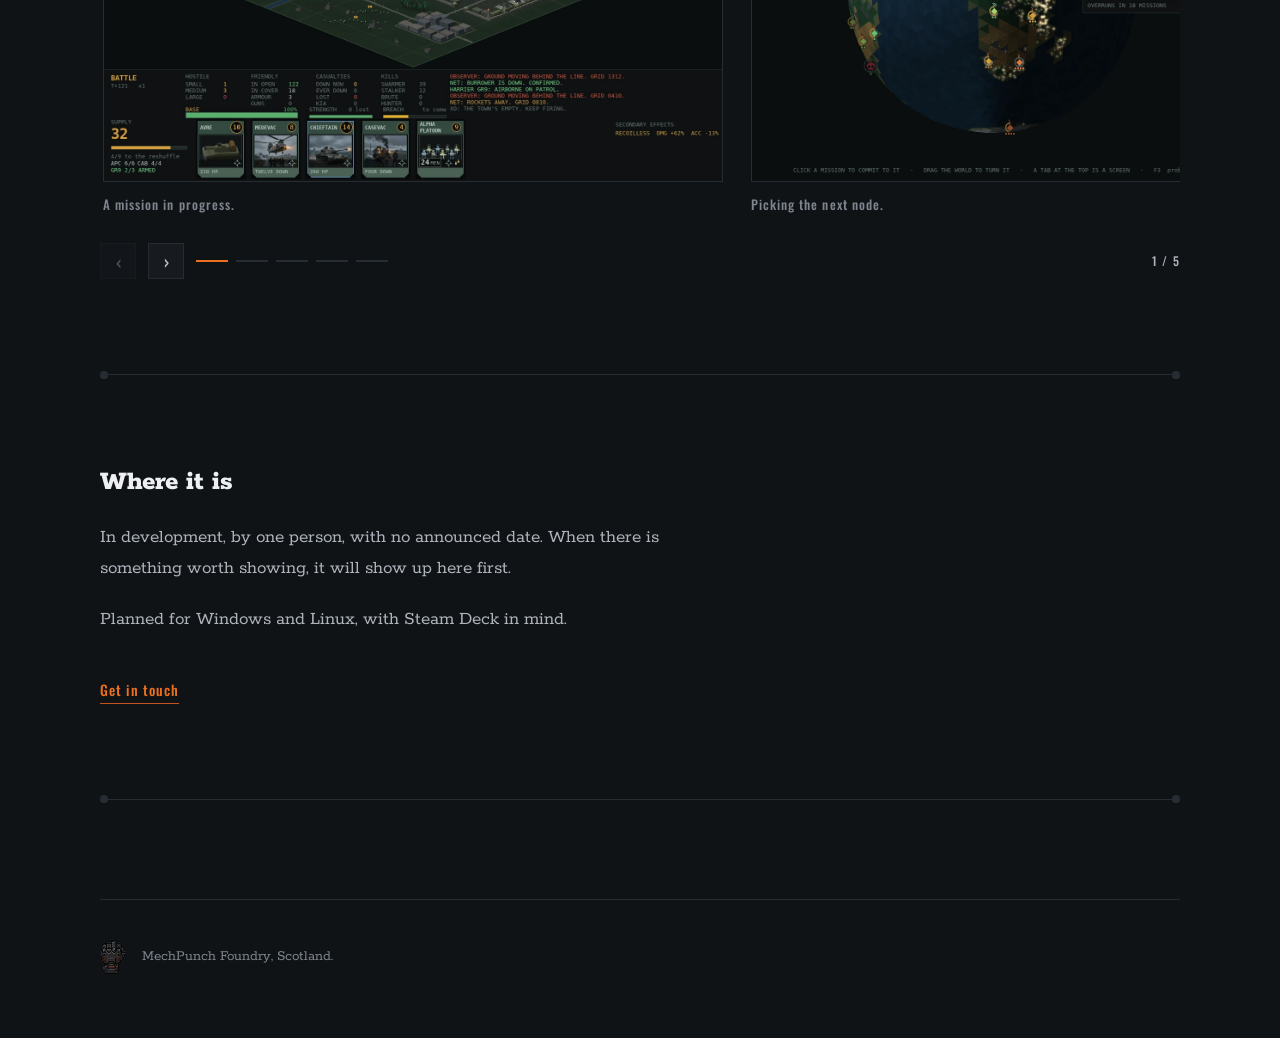
==== commit 7f4b1ee0: "Add v0.1.5 to the downloads, and a founding date to the JSON-LD Co-Authored-By: Claude Opus 5.5 <nor" ====
--- a/pixelsoldiers/index.html
+++ b/pixelsoldiers/index.html
@@ -75,7 +75,7 @@
       <div class="dl-block">
         <a class="dl" href="https://github.com/mechpunchfoundry/PixelSoldiers-Release/releases/latest/download/PixelSoldiersKaiju.exe">
           <span class="dl-label">Download for Windows</span>
-          <span class="dl-meta">ALPHA BUILD &middot; 50&nbsp;MB</span>
+          <span class="dl-meta">ALPHA BUILD &middot; 53&nbsp;MB</span>
         </a>
         <p class="dl-note">Windows only for now. Linux and Steam Deck to follow.</p>
         <a class="go" href="/pixelsoldiers/downloads/">All builds</a>
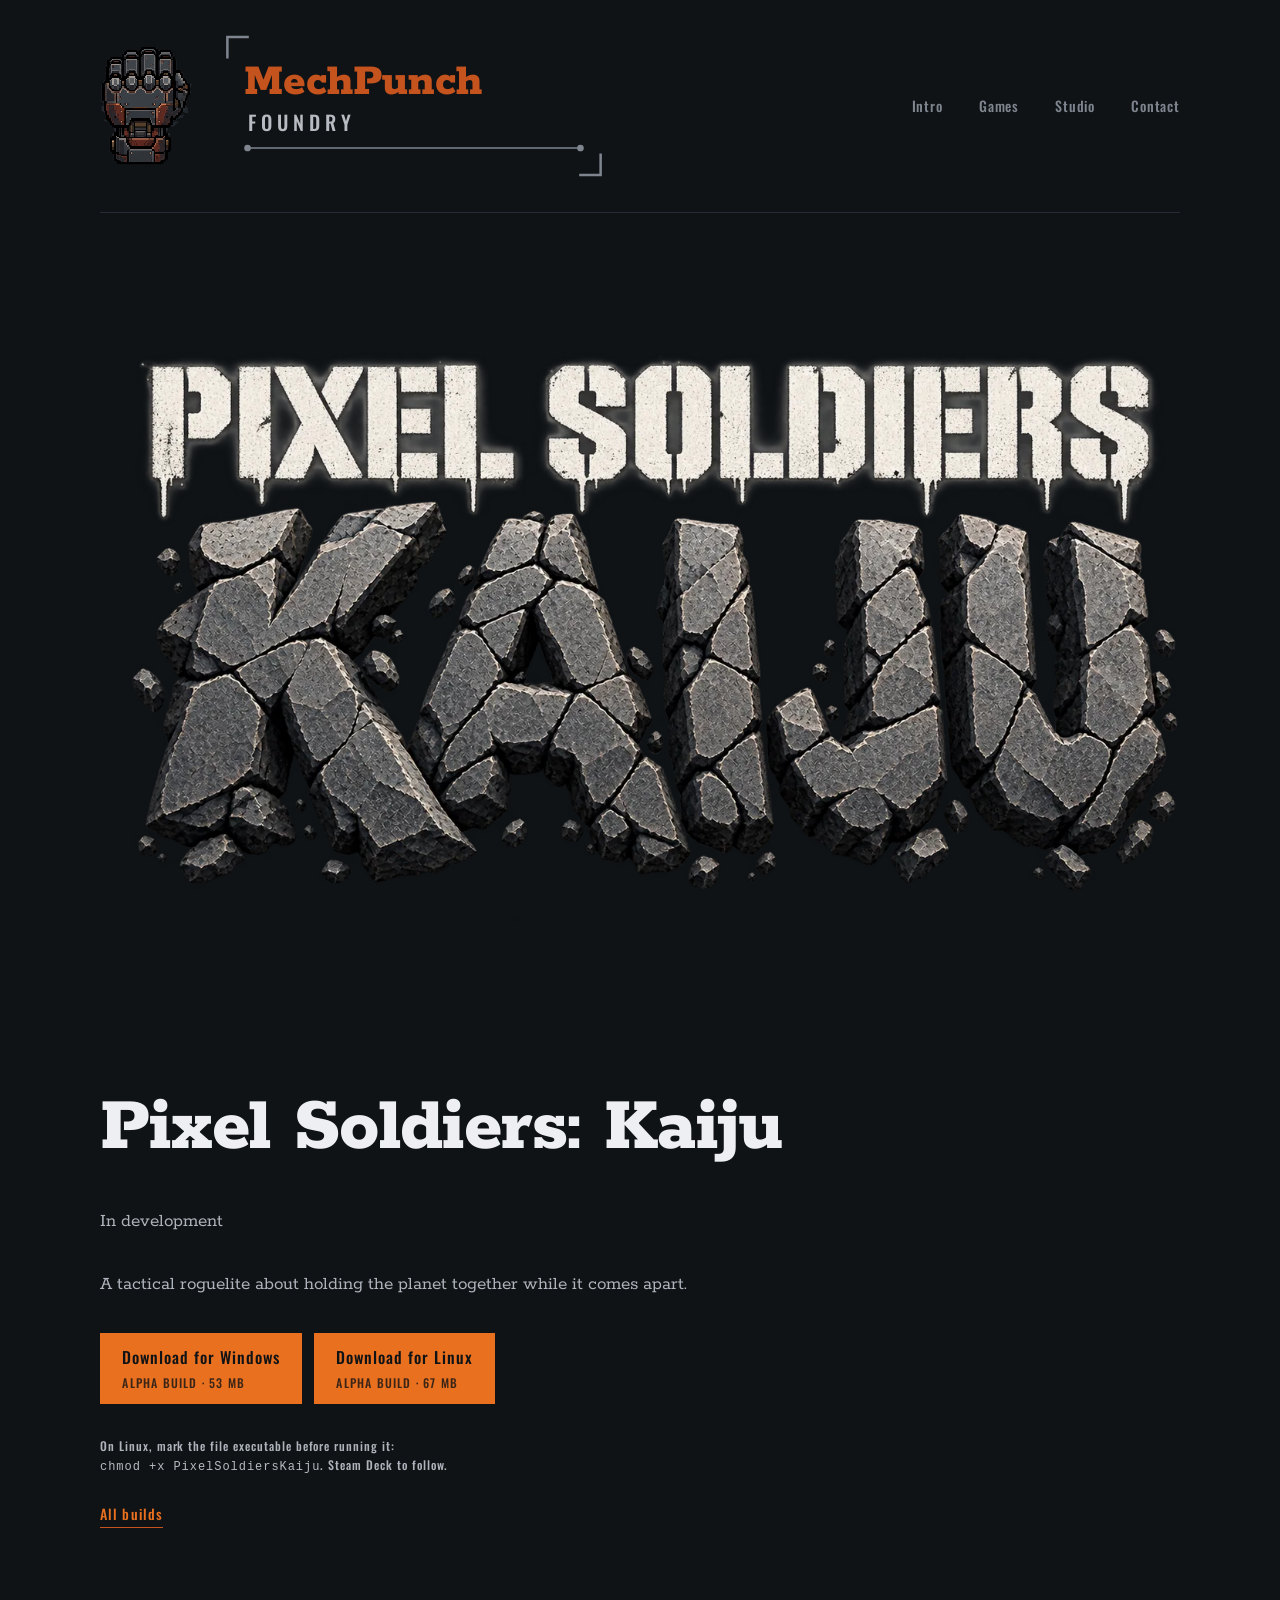
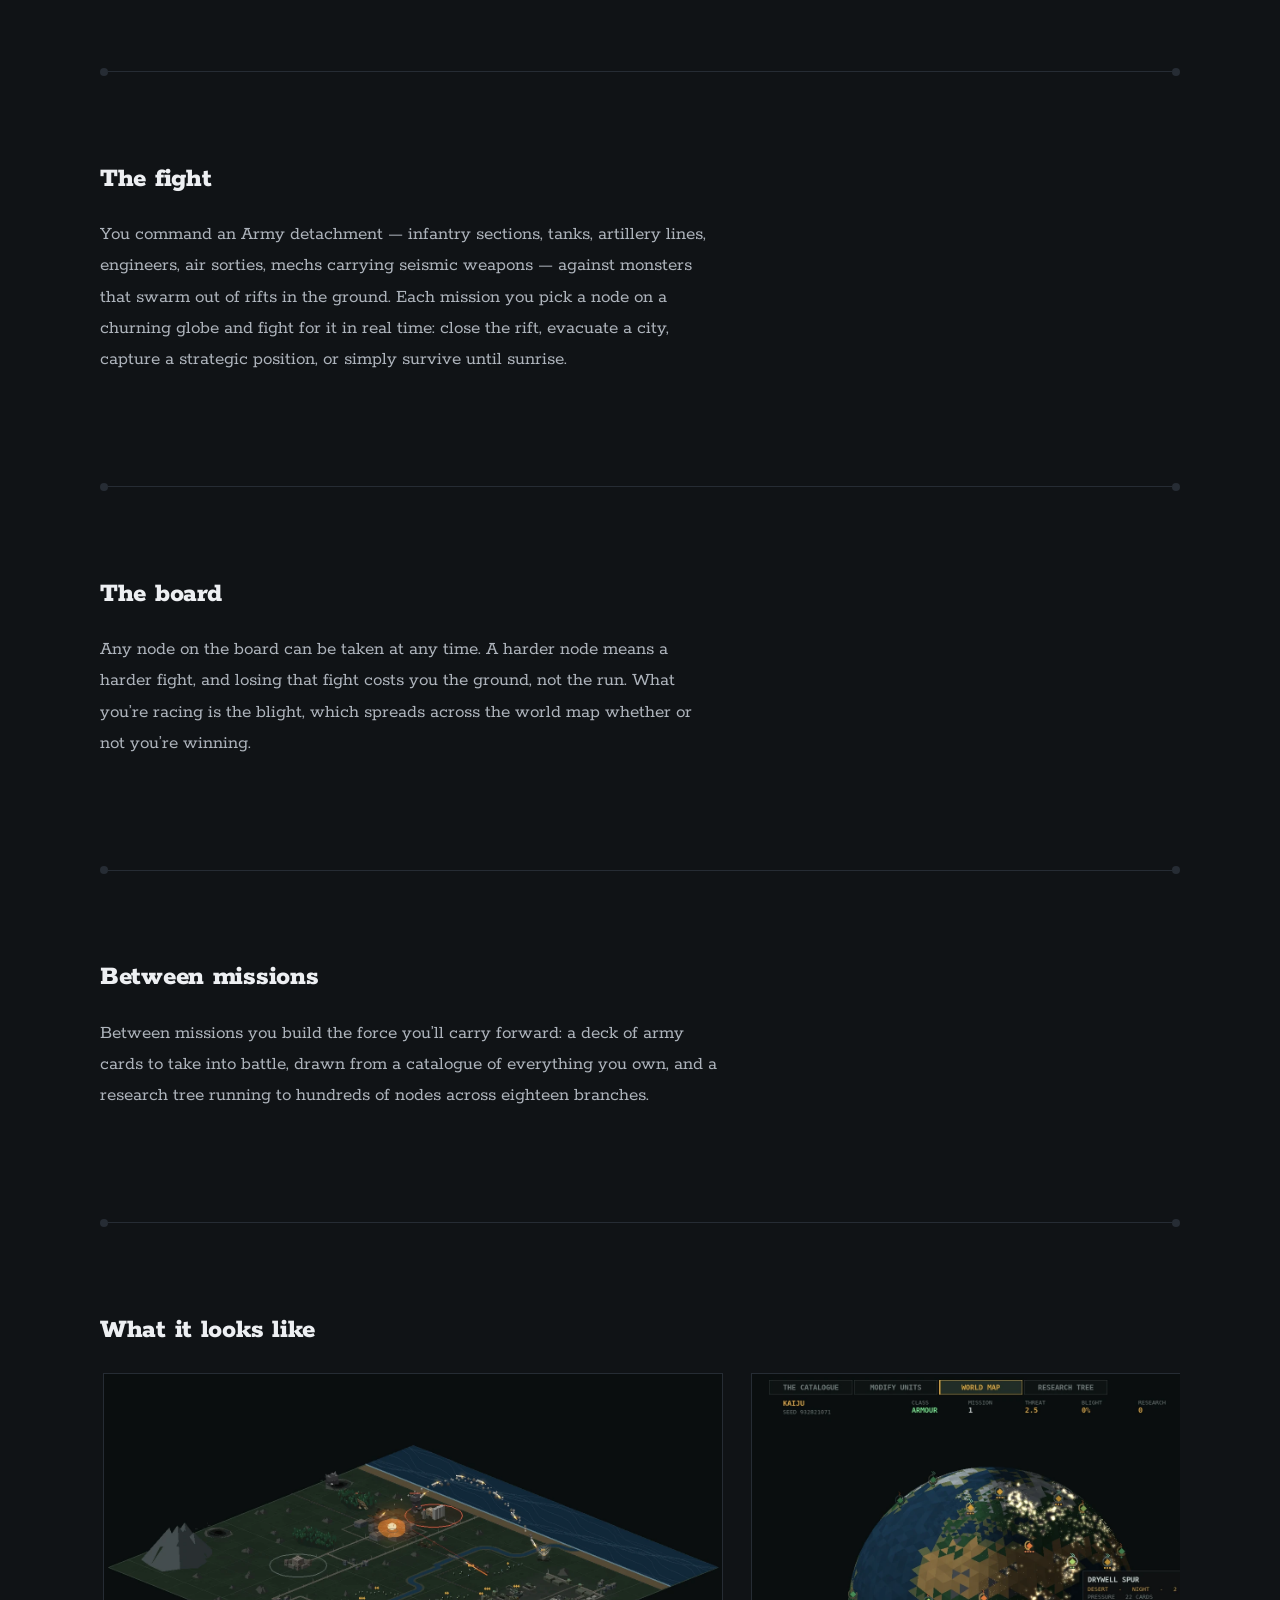
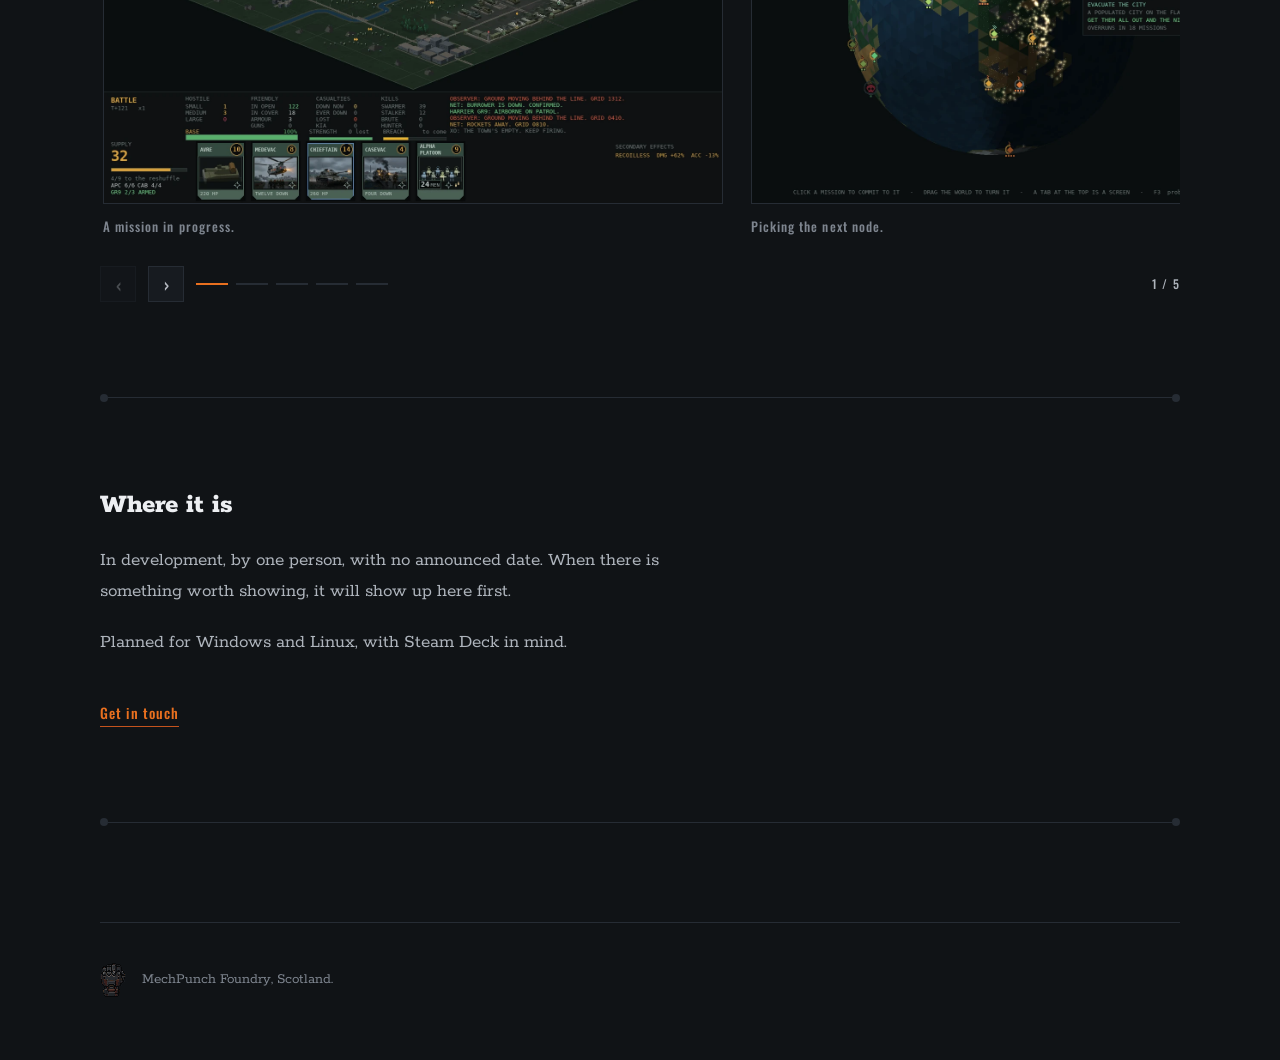
==== commit fdc8256b: "Add v0.1.6, and a Linux download beside every Windows one Co-Authored-By: Claude Opus 5.5 <noreply@a" ====
--- a/pixelsoldiers/index.html
+++ b/pixelsoldiers/index.html
@@ -73,11 +73,17 @@
       <p>A tactical roguelite about holding the planet together while it comes apart.</p>
 
       <div class="dl-block">
-        <a class="dl" href="https://github.com/mechpunchfoundry/PixelSoldiers-Release/releases/latest/download/PixelSoldiersKaiju.exe">
-          <span class="dl-label">Download for Windows</span>
-          <span class="dl-meta">ALPHA BUILD &middot; 53&nbsp;MB</span>
-        </a>
-        <p class="dl-note">Windows only for now. Linux and Steam Deck to follow.</p>
+        <div class="dl-row">
+          <a class="dl" href="https://github.com/mechpunchfoundry/PixelSoldiers-Release/releases/latest/download/PixelSoldiersKaiju.exe">
+            <span class="dl-label">Download for Windows</span>
+            <span class="dl-meta">ALPHA BUILD &middot; 53&nbsp;MB</span>
+          </a>
+          <a class="dl" href="https://github.com/mechpunchfoundry/PixelSoldiers-Release/releases/latest/download/PixelSoldiersKaiju">
+            <span class="dl-label">Download for Linux</span>
+            <span class="dl-meta">ALPHA BUILD &middot; 67&nbsp;MB</span>
+          </a>
+        </div>
+        <p class="dl-note">On Linux, mark the file executable before running it: <code>chmod +x PixelSoldiersKaiju</code>. Steam Deck to follow.</p>
         <a class="go" href="/pixelsoldiers/downloads/">All builds</a>
       </div>
     </section>
--- a/assets/site.css
+++ b/assets/site.css
@@ -269,6 +269,9 @@
    homepage, so it carries its own top margin rather than relying on
    whatever it happens to follow. */
 .dl-block{ margin-top:clamp(1.5rem, 3vw, 2rem); }
+/* One button per platform, side by side; they stack when there isn't room. */
+.dl-row{ display:flex; flex-wrap:wrap; gap:0.75rem; }
+.dl-note code{ font-size:inherit; color:var(--gunmetal); white-space:nowrap; }
 .dl-note{
   font-family:'Oswald', system-ui, sans-serif;
   font-size:0.75rem;
@@ -308,7 +311,7 @@
   color:#AEB4BC;
   margin:0.35rem 0 0;
 }
-.build .dl{ margin-left:auto; }
+.build .dl-row{ margin-left:auto; }
 /* Superseded builds are still downloadable, just not the shout. */
 .build:not(.build-now) .dl{
   background:transparent;
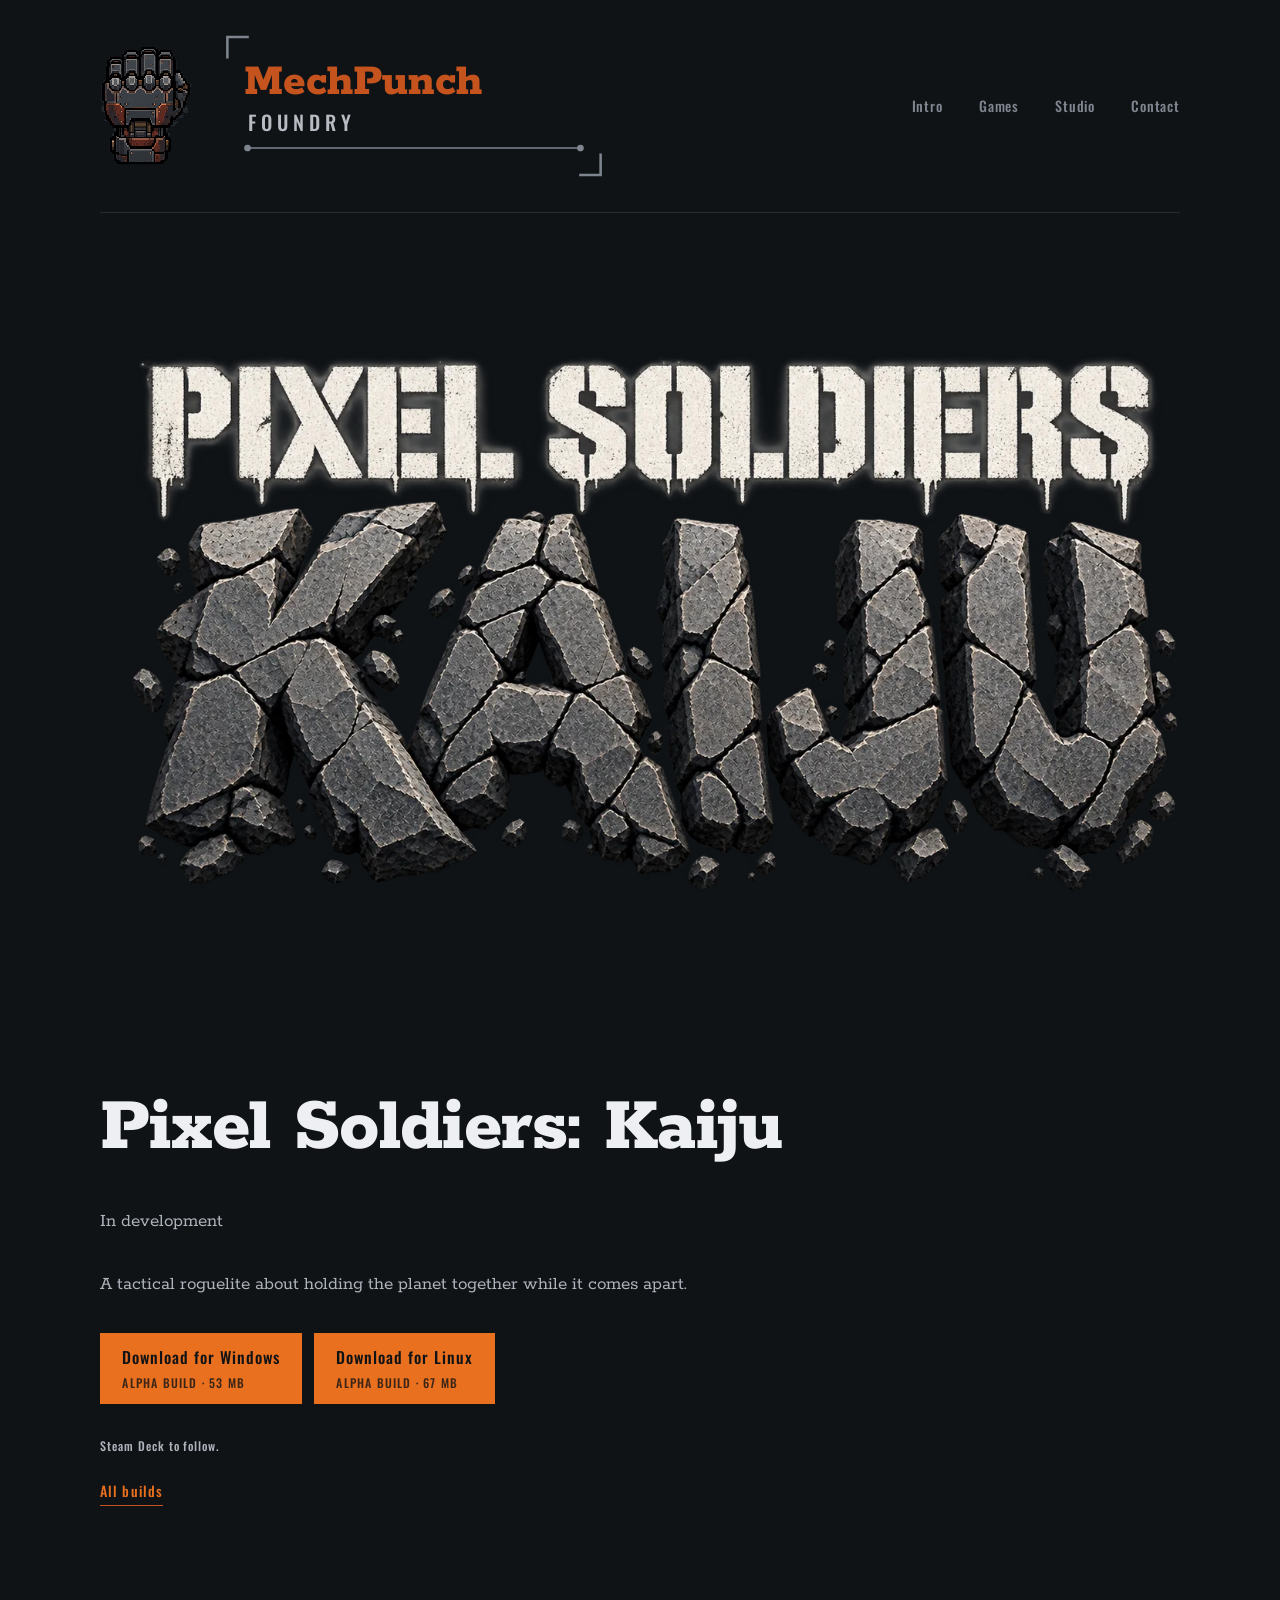
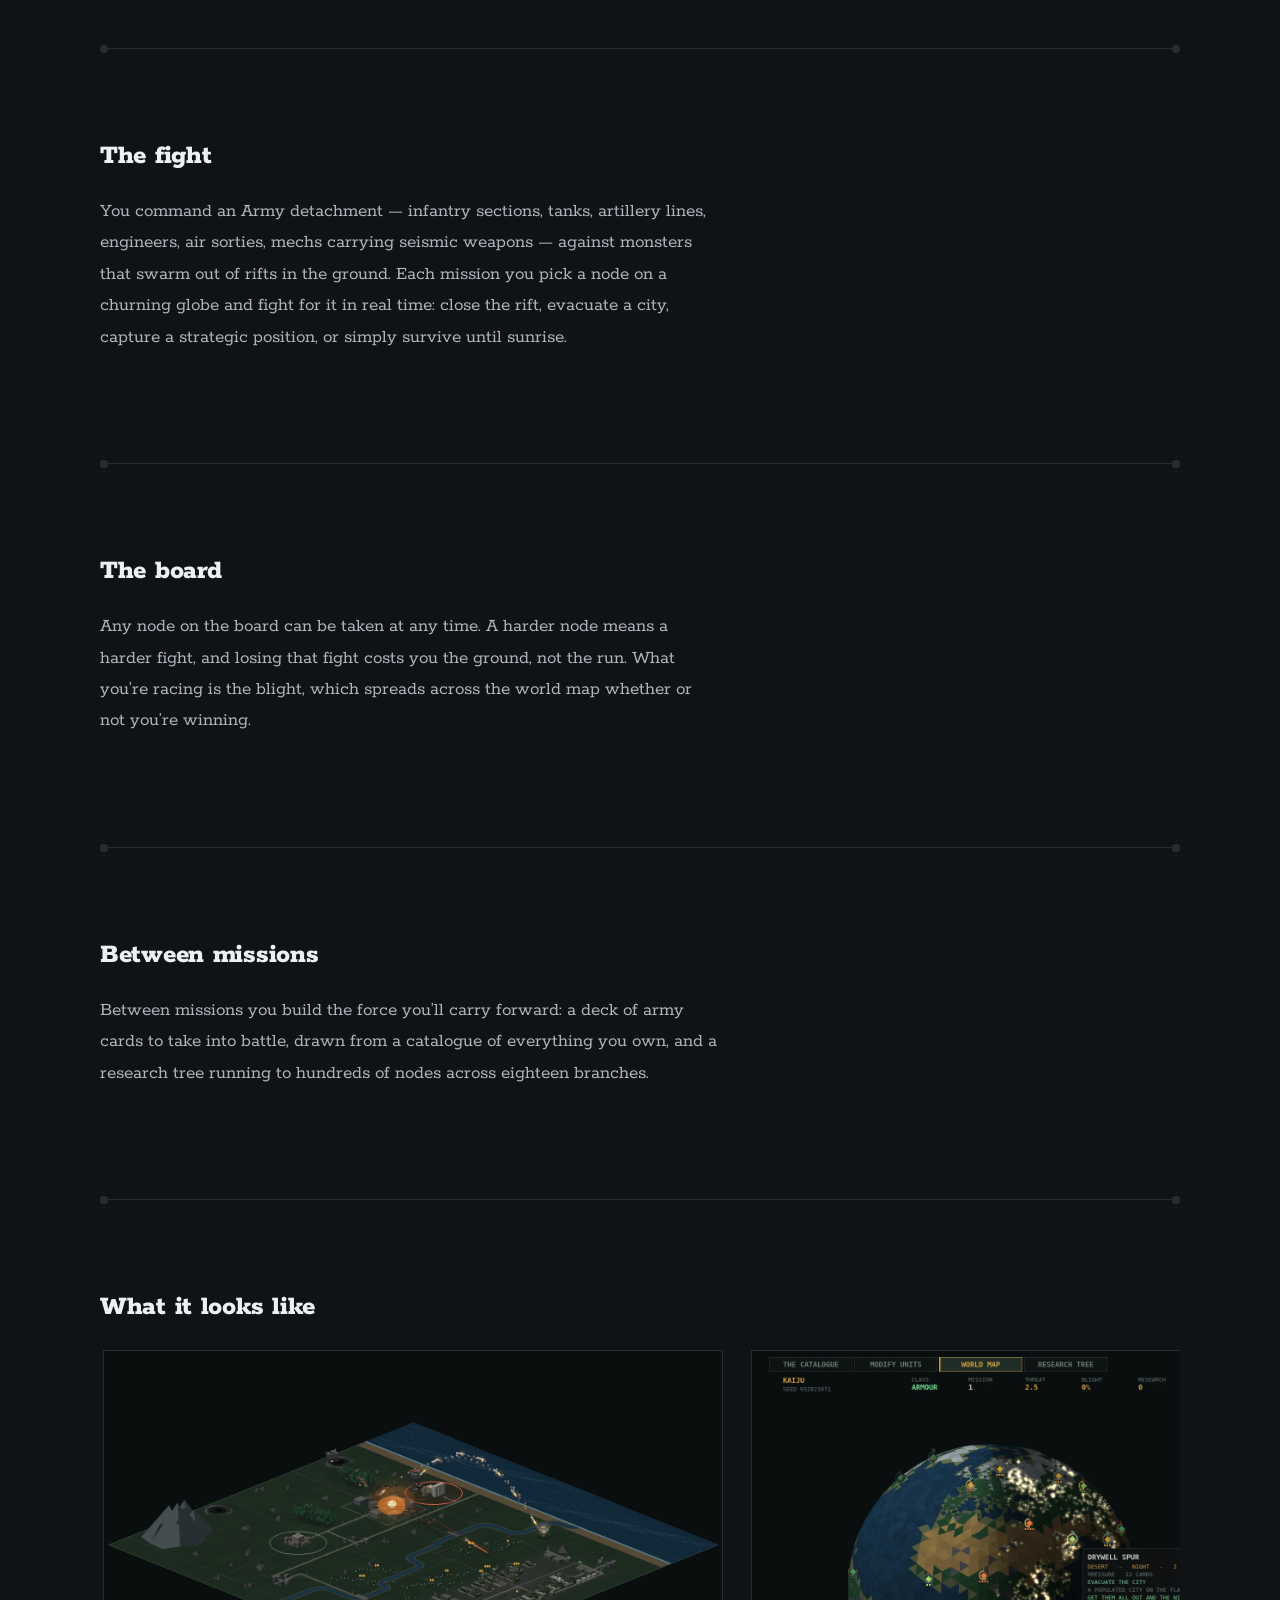
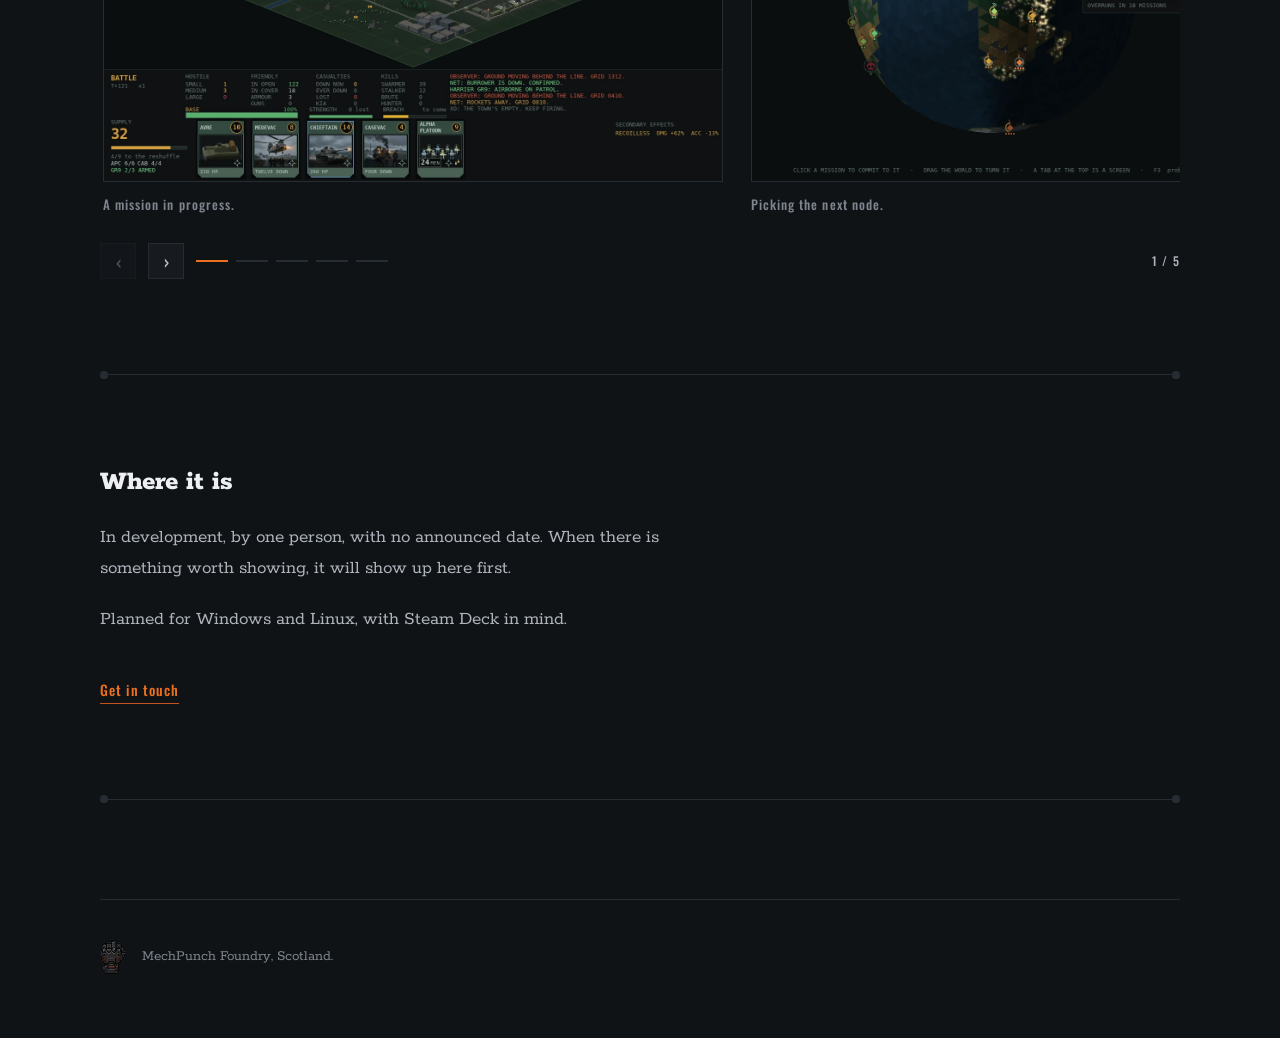
==== commit bc2c2131: "Trim the note under the downloads to Steam Deck, and add v0.1.6's changes Co-Authored-By: Claude Opu" ====
--- a/pixelsoldiers/index.html
+++ b/pixelsoldiers/index.html
@@ -83,7 +83,7 @@
             <span class="dl-meta">ALPHA BUILD &middot; 67&nbsp;MB</span>
           </a>
         </div>
-        <p class="dl-note">On Linux, mark the file executable before running it: <code>chmod +x PixelSoldiersKaiju</code>. Steam Deck to follow.</p>
+        <p class="dl-note">Steam Deck to follow.</p>
         <a class="go" href="/pixelsoldiers/downloads/">All builds</a>
       </div>
     </section>
--- a/assets/site.css
+++ b/assets/site.css
@@ -271,7 +271,6 @@
 .dl-block{ margin-top:clamp(1.5rem, 3vw, 2rem); }
 /* One button per platform, side by side; they stack when there isn't room. */
 .dl-row{ display:flex; flex-wrap:wrap; gap:0.75rem; }
-.dl-note code{ font-size:inherit; color:var(--gunmetal); white-space:nowrap; }
 .dl-note{
   font-family:'Oswald', system-ui, sans-serif;
   font-size:0.75rem;
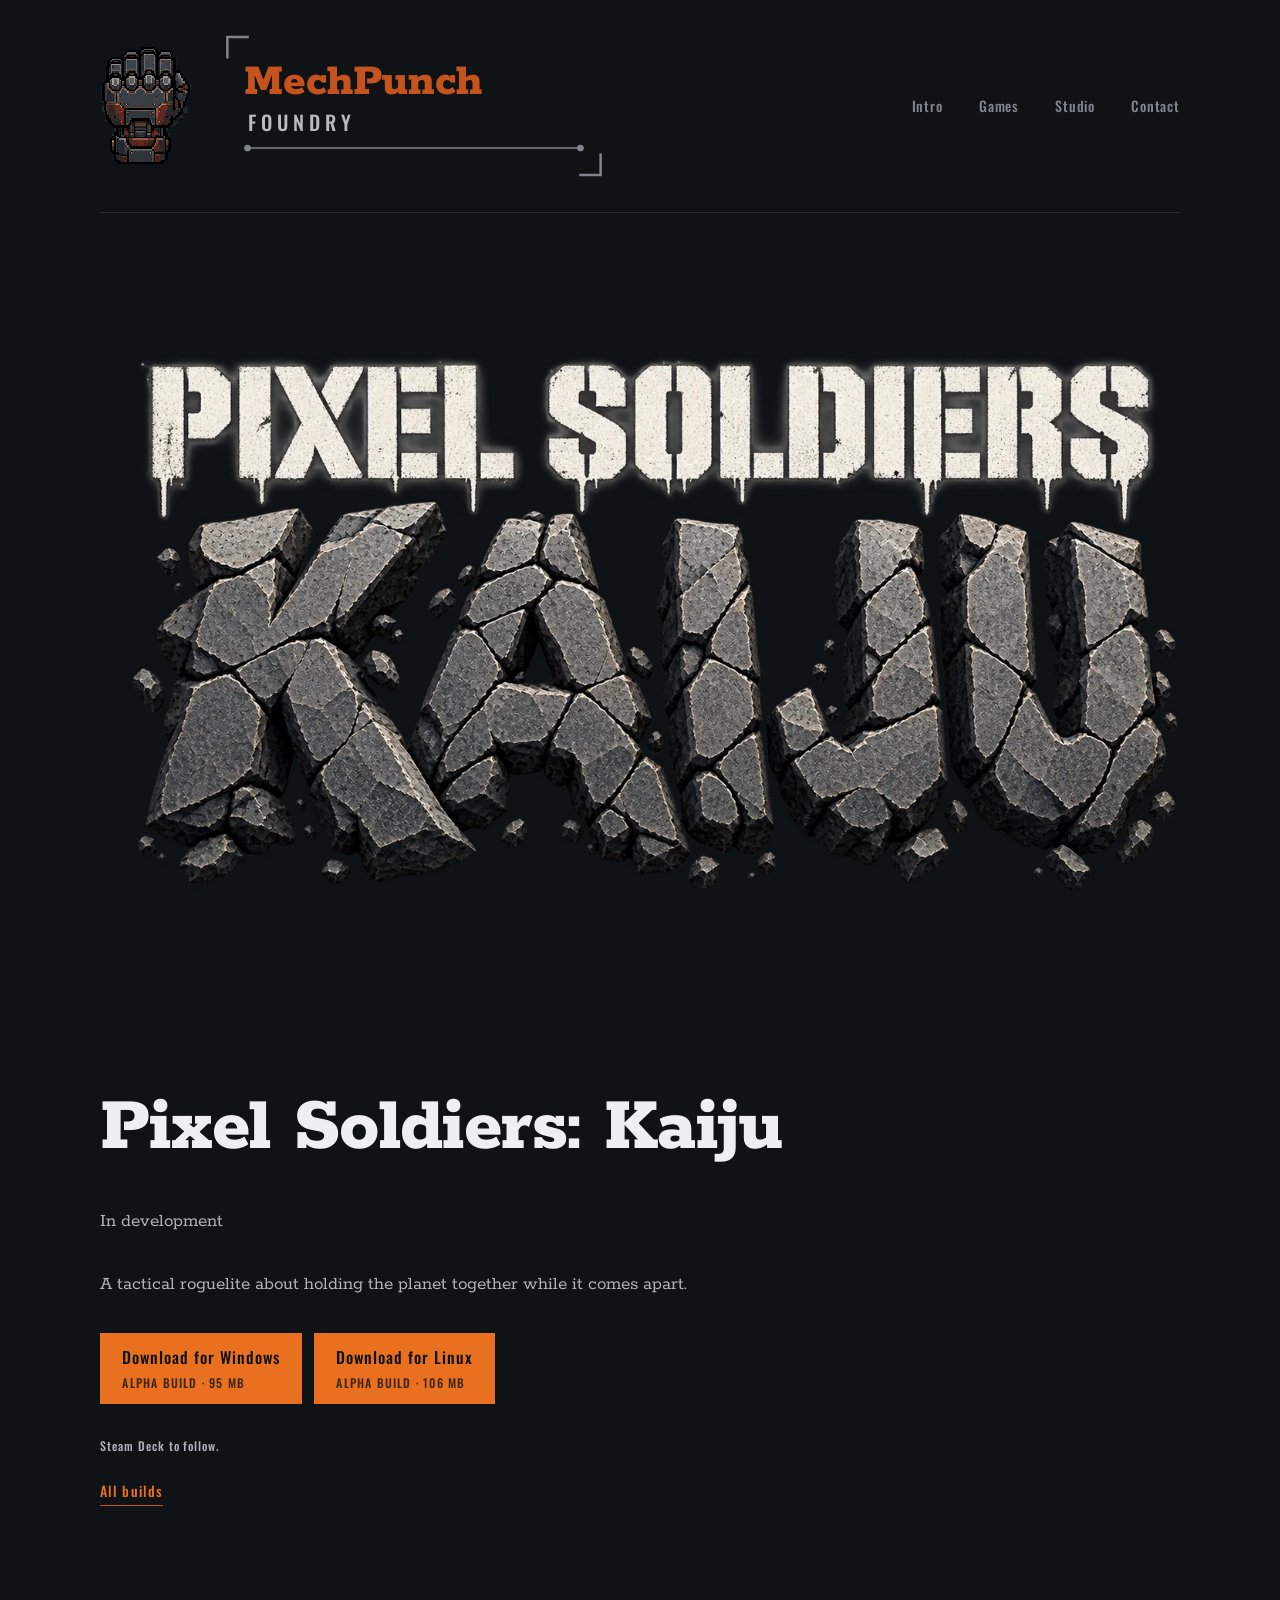
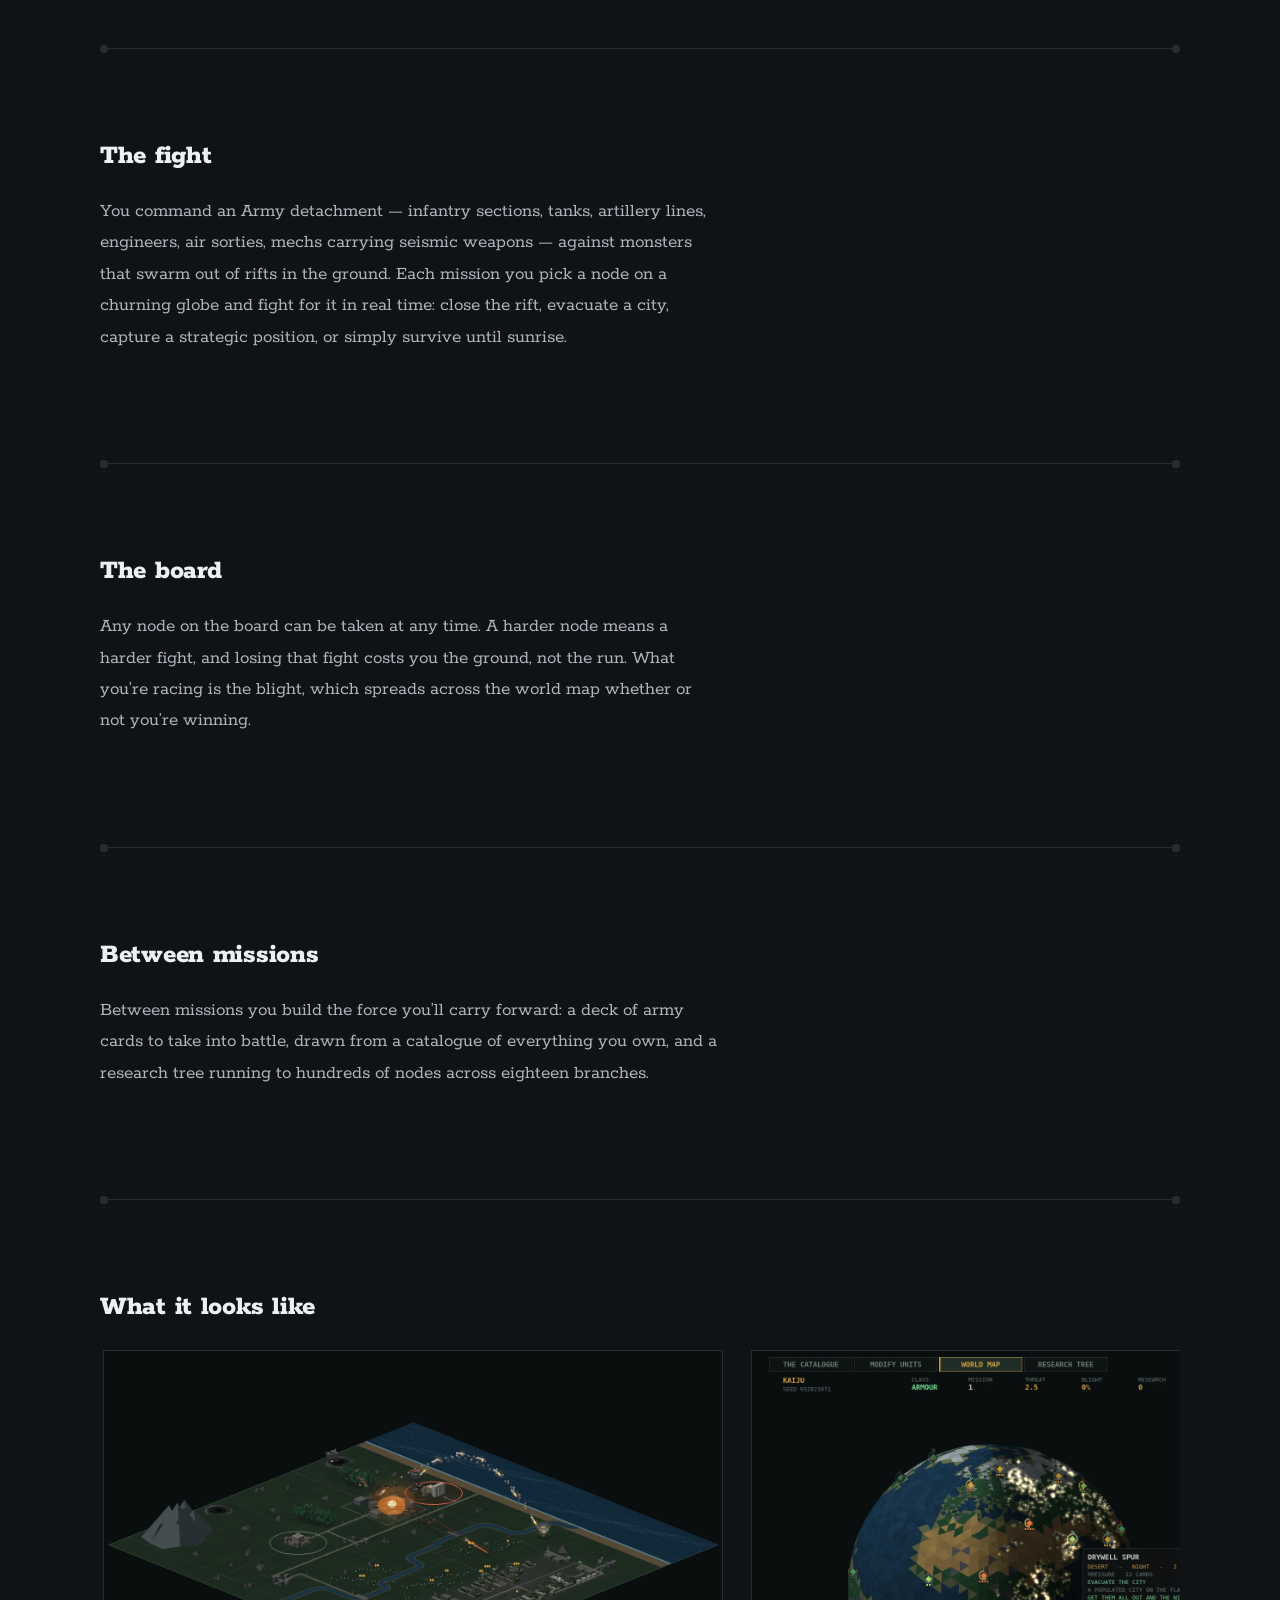
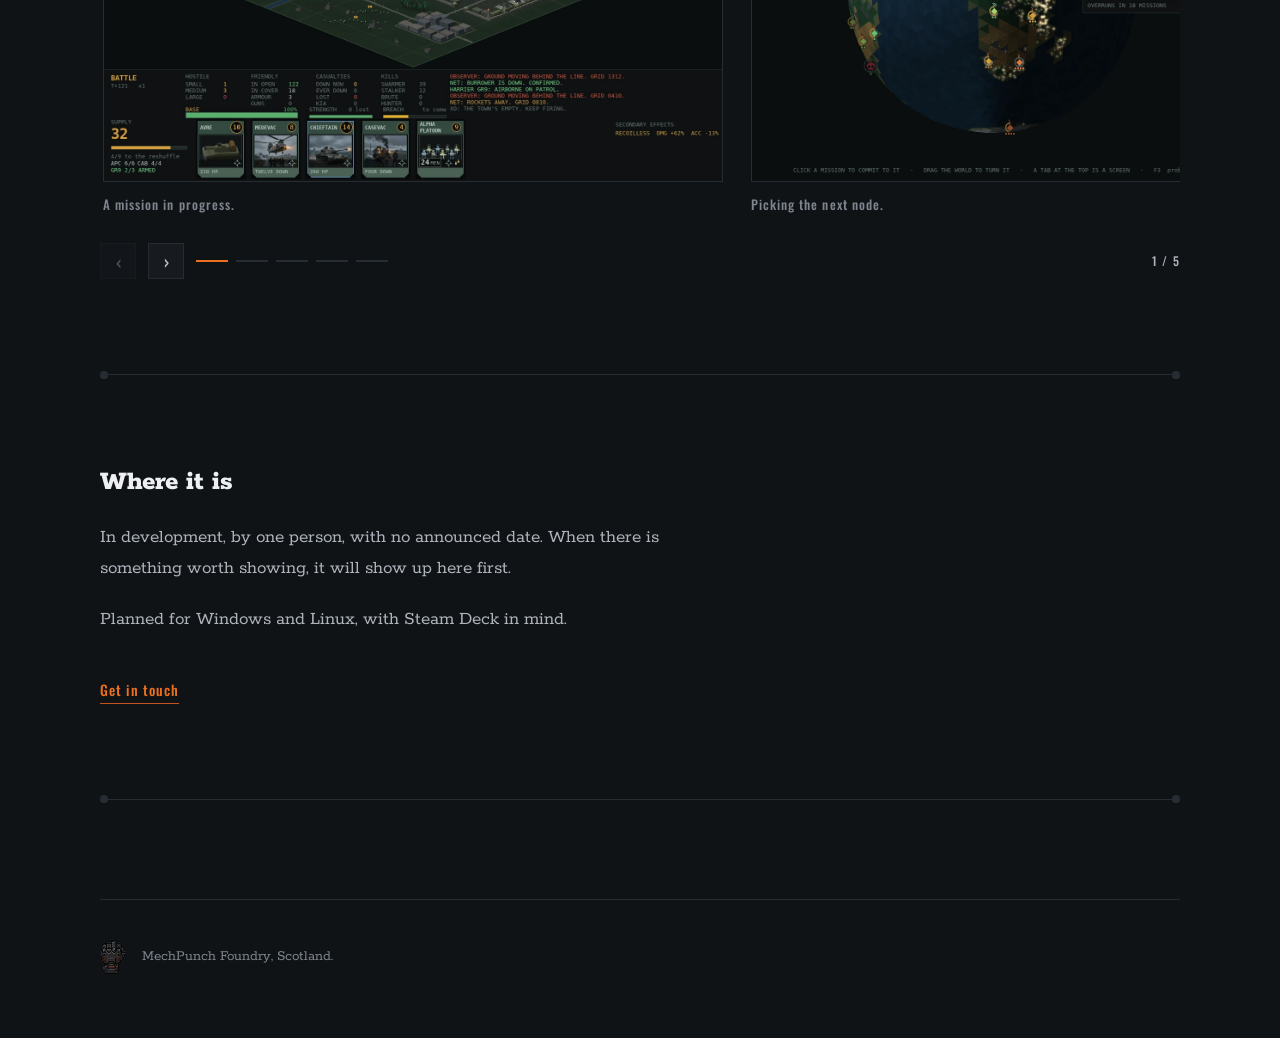
==== commit 6d6b13b3: "Add v0.2.0, and point the downloads at its new zip files v0.2.0 ships as PixelSoldiersKaiju-windows." ====
--- a/pixelsoldiers/index.html
+++ b/pixelsoldiers/index.html
@@ -74,13 +74,13 @@
 
       <div class="dl-block">
         <div class="dl-row">
-          <a class="dl" href="https://github.com/mechpunchfoundry/PixelSoldiers-Release/releases/latest/download/PixelSoldiersKaiju.exe">
+          <a class="dl" href="https://github.com/mechpunchfoundry/PixelSoldiers-Release/releases/latest/download/PixelSoldiersKaiju-windows.zip">
             <span class="dl-label">Download for Windows</span>
-            <span class="dl-meta">ALPHA BUILD &middot; 53&nbsp;MB</span>
+            <span class="dl-meta">ALPHA BUILD &middot; 95&nbsp;MB</span>
           </a>
-          <a class="dl" href="https://github.com/mechpunchfoundry/PixelSoldiers-Release/releases/latest/download/PixelSoldiersKaiju">
+          <a class="dl" href="https://github.com/mechpunchfoundry/PixelSoldiers-Release/releases/latest/download/PixelSoldiersKaiju-linux.zip">
             <span class="dl-label">Download for Linux</span>
-            <span class="dl-meta">ALPHA BUILD &middot; 67&nbsp;MB</span>
+            <span class="dl-meta">ALPHA BUILD &middot; 106&nbsp;MB</span>
           </a>
         </div>
         <p class="dl-note">Steam Deck to follow.</p>
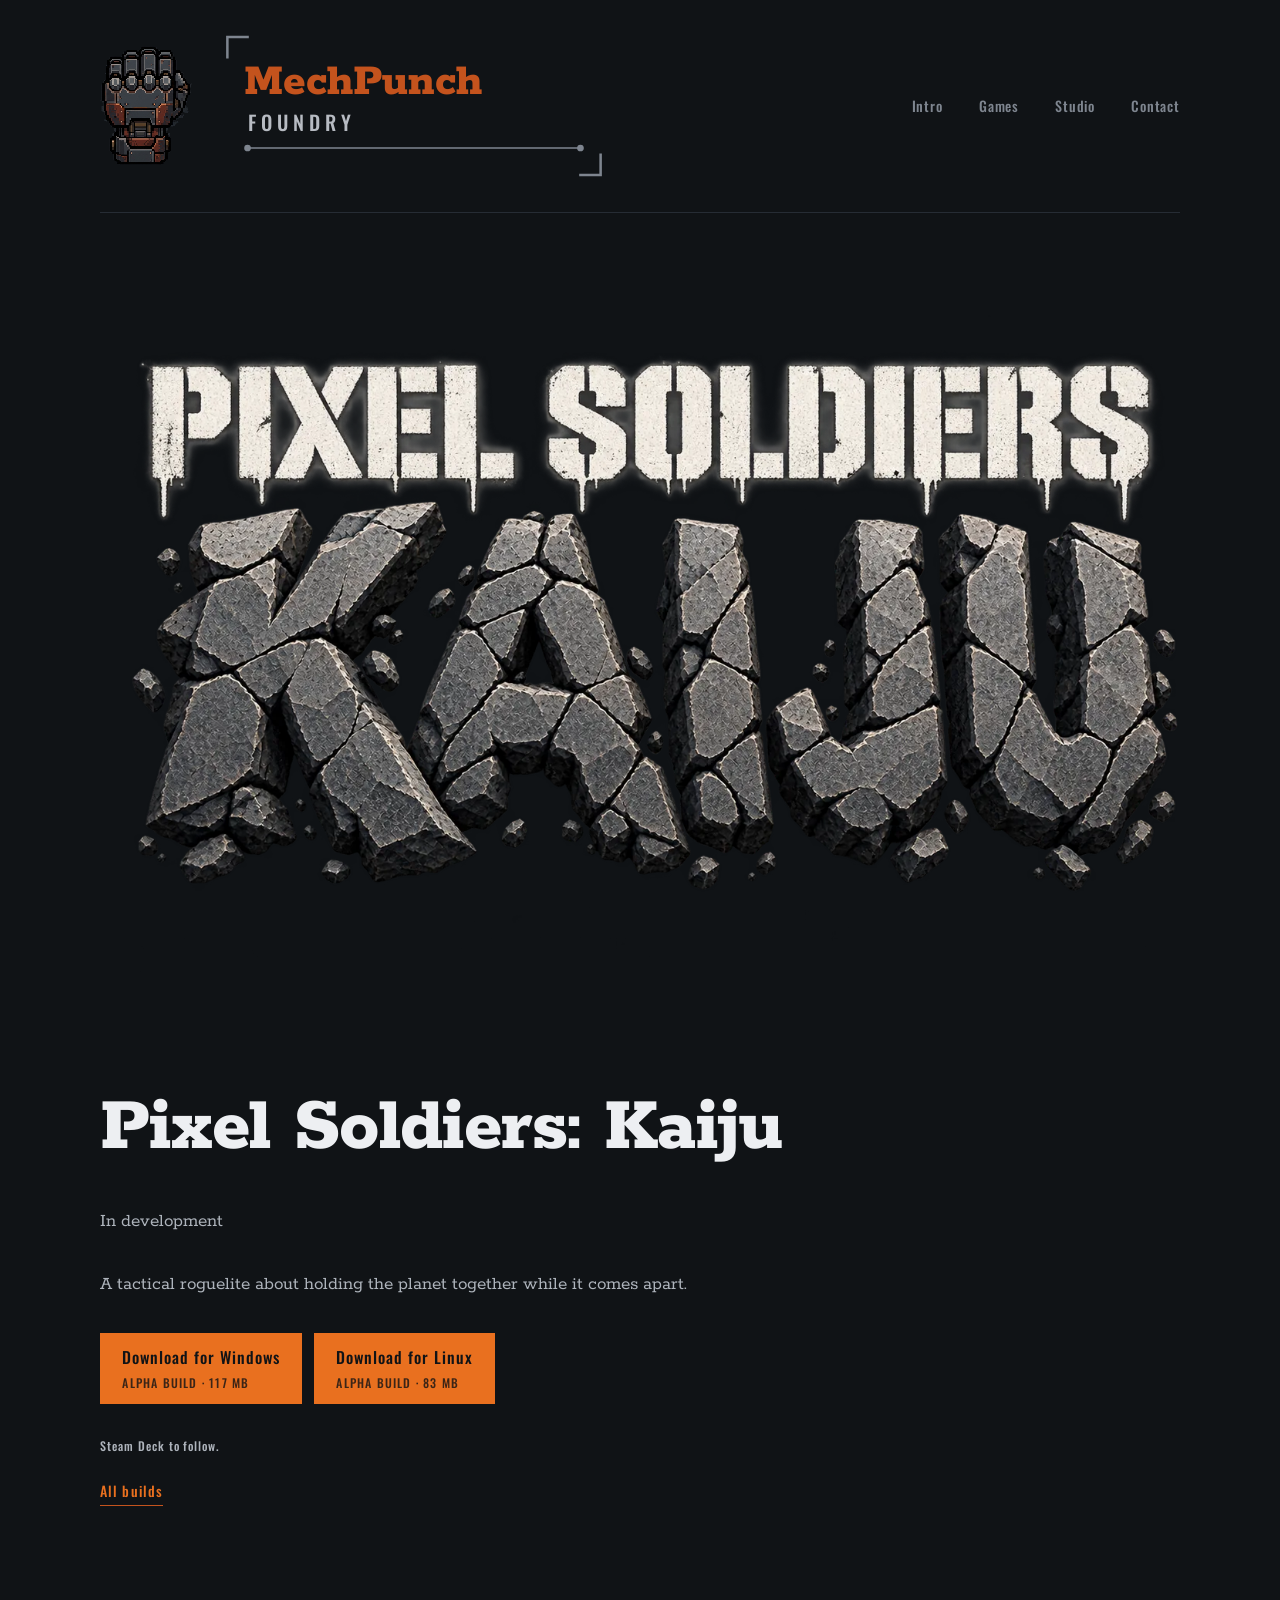
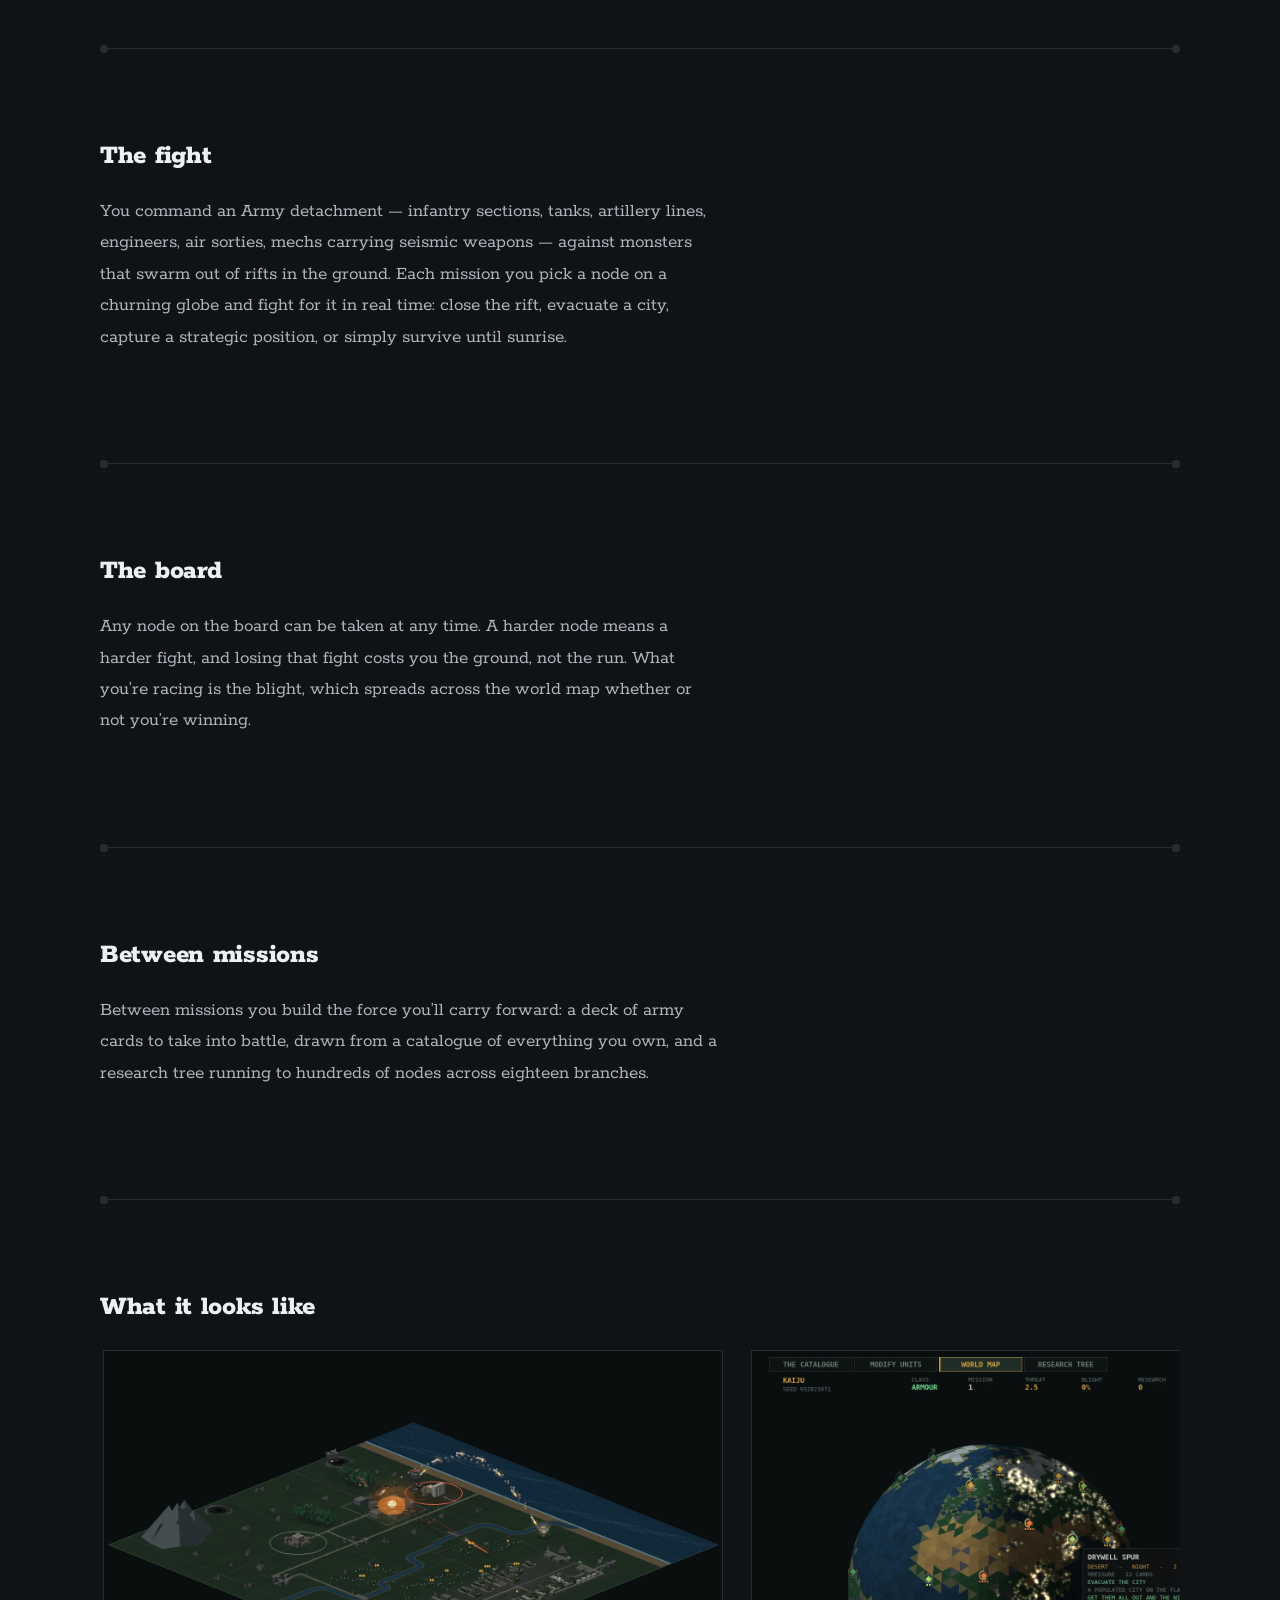
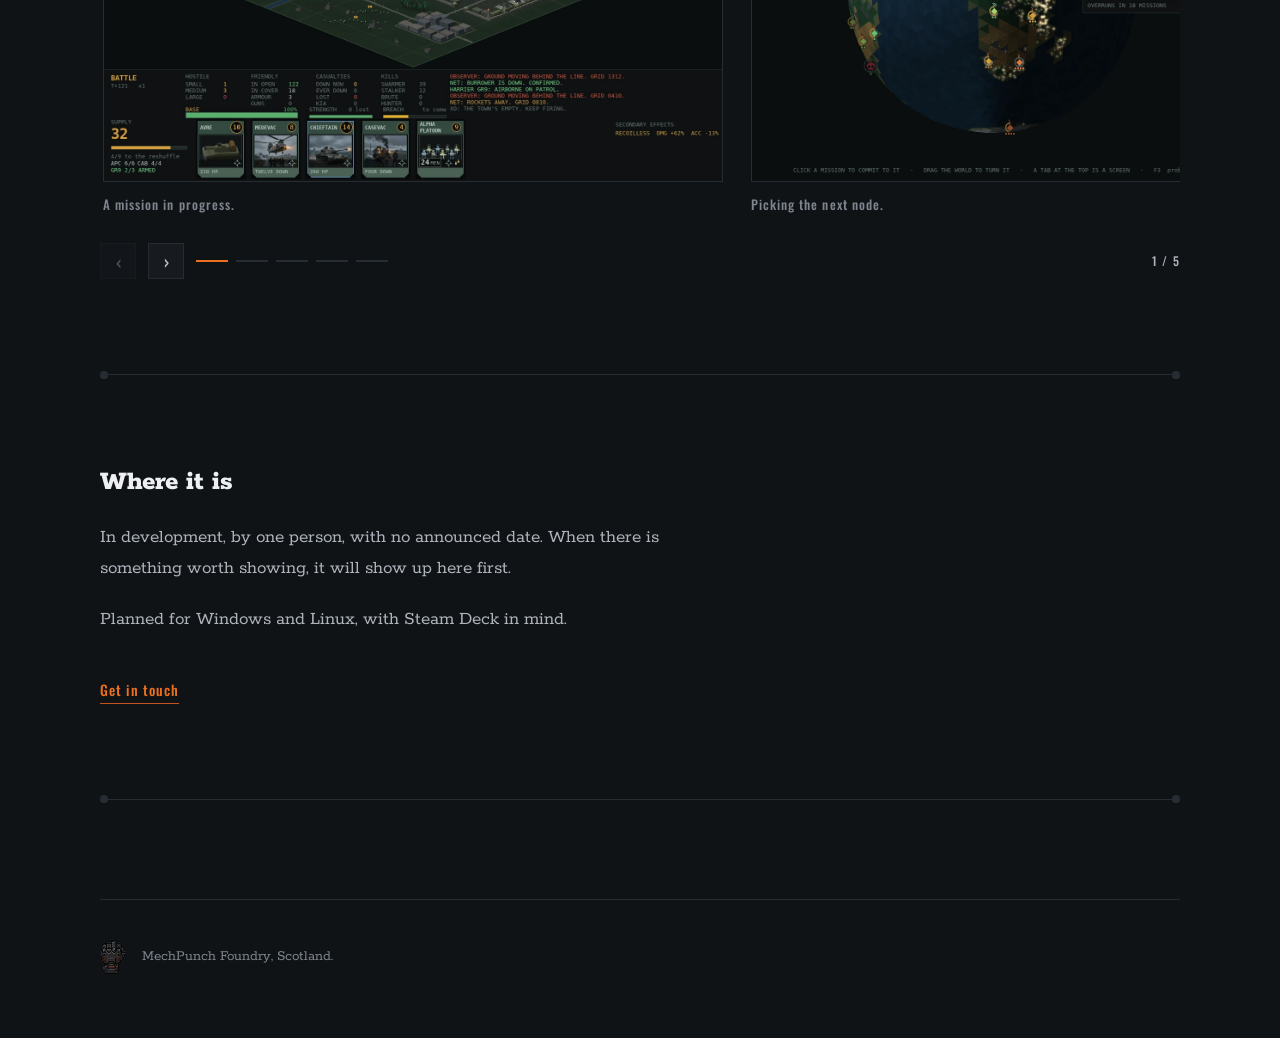
==== commit eade6101: "Add v0.2.2, and point the downloads at its single-file builds Co-Authored-By: Claude Opus 5.5 <norep" ====
--- a/pixelsoldiers/index.html
+++ b/pixelsoldiers/index.html
@@ -74,13 +74,13 @@
 
       <div class="dl-block">
         <div class="dl-row">
-          <a class="dl" href="https://github.com/mechpunchfoundry/PixelSoldiers-Release/releases/latest/download/PixelSoldiersKaiju-windows.zip">
+          <a class="dl" href="https://github.com/mechpunchfoundry/PixelSoldiers-Release/releases/latest/download/PixelSoldiersKaiju.exe">
             <span class="dl-label">Download for Windows</span>
-            <span class="dl-meta">ALPHA BUILD &middot; 95&nbsp;MB</span>
+            <span class="dl-meta">ALPHA BUILD &middot; 117&nbsp;MB</span>
           </a>
-          <a class="dl" href="https://github.com/mechpunchfoundry/PixelSoldiers-Release/releases/latest/download/PixelSoldiersKaiju-linux.zip">
+          <a class="dl" href="https://github.com/mechpunchfoundry/PixelSoldiers-Release/releases/latest/download/PixelSoldiersKaiju.x86_64">
             <span class="dl-label">Download for Linux</span>
-            <span class="dl-meta">ALPHA BUILD &middot; 106&nbsp;MB</span>
+            <span class="dl-meta">ALPHA BUILD &middot; 83&nbsp;MB</span>
           </a>
         </div>
         <p class="dl-note">Steam Deck to follow.</p>
